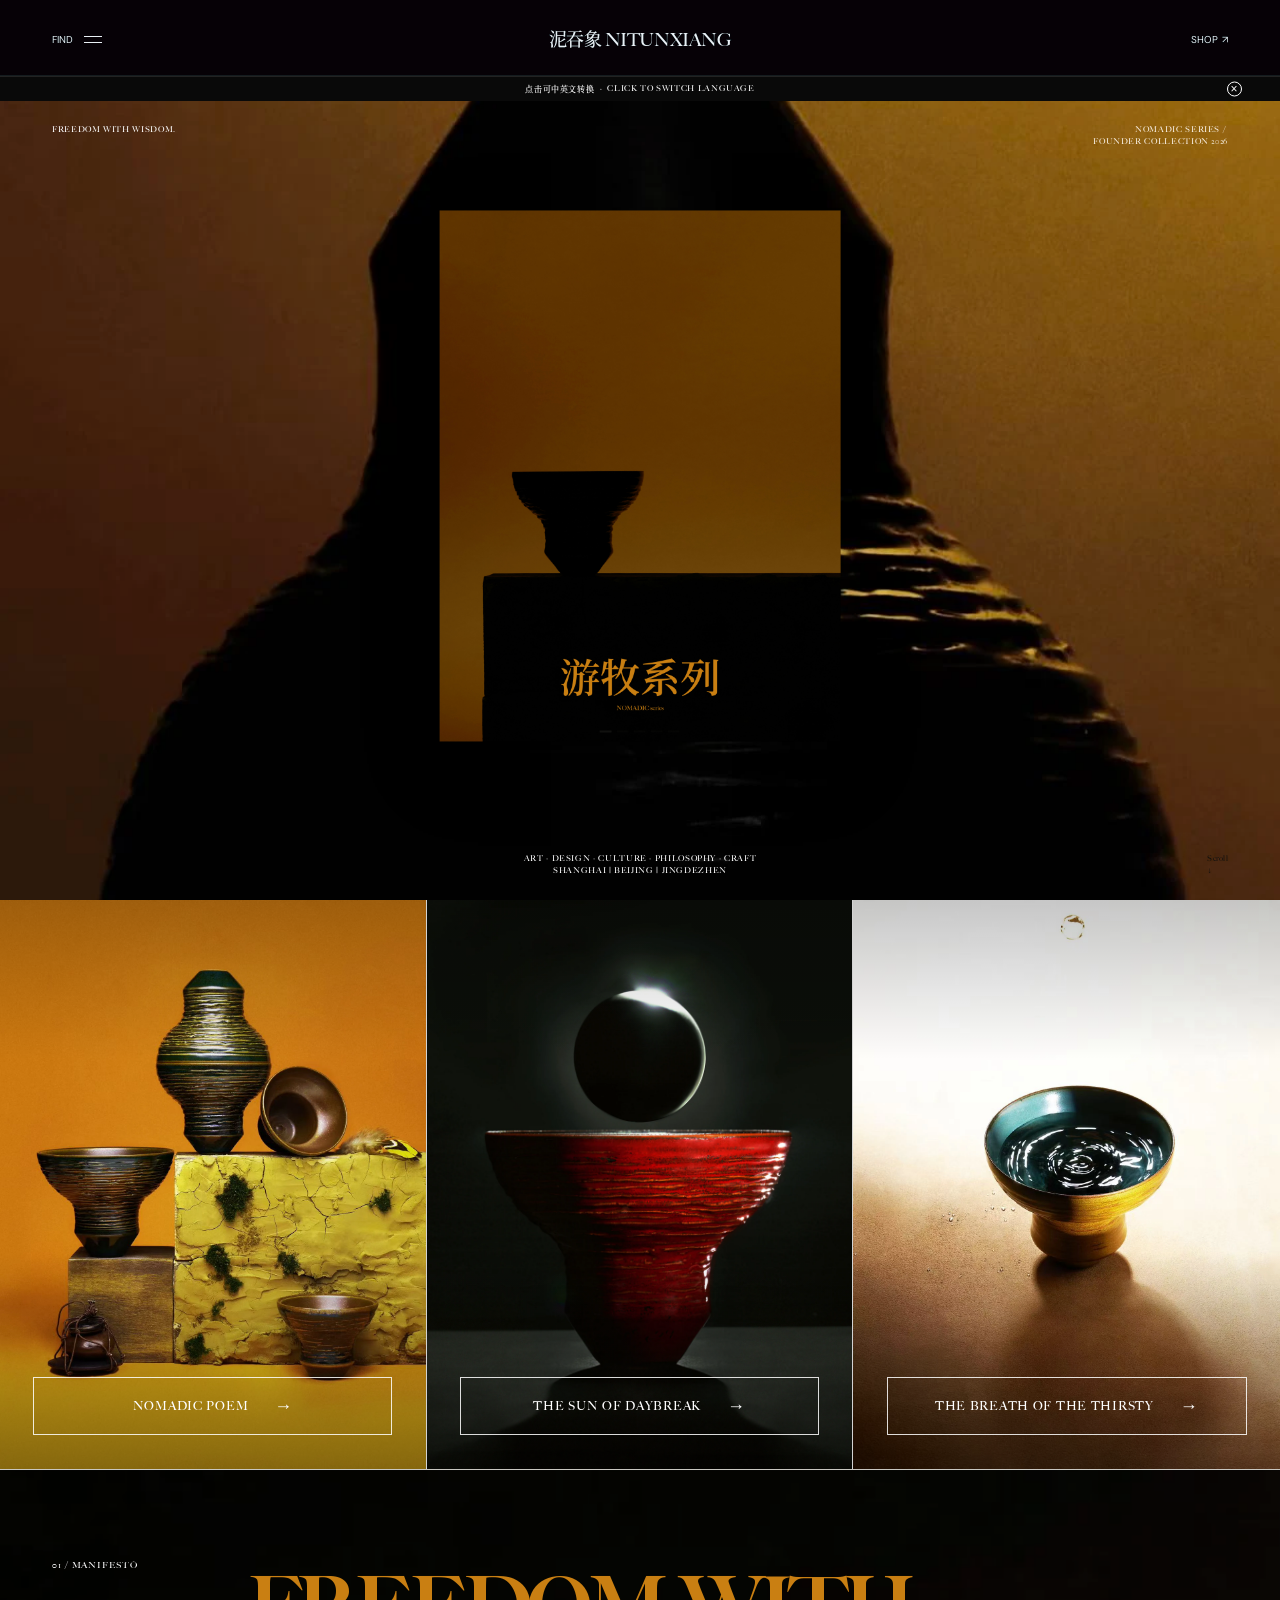
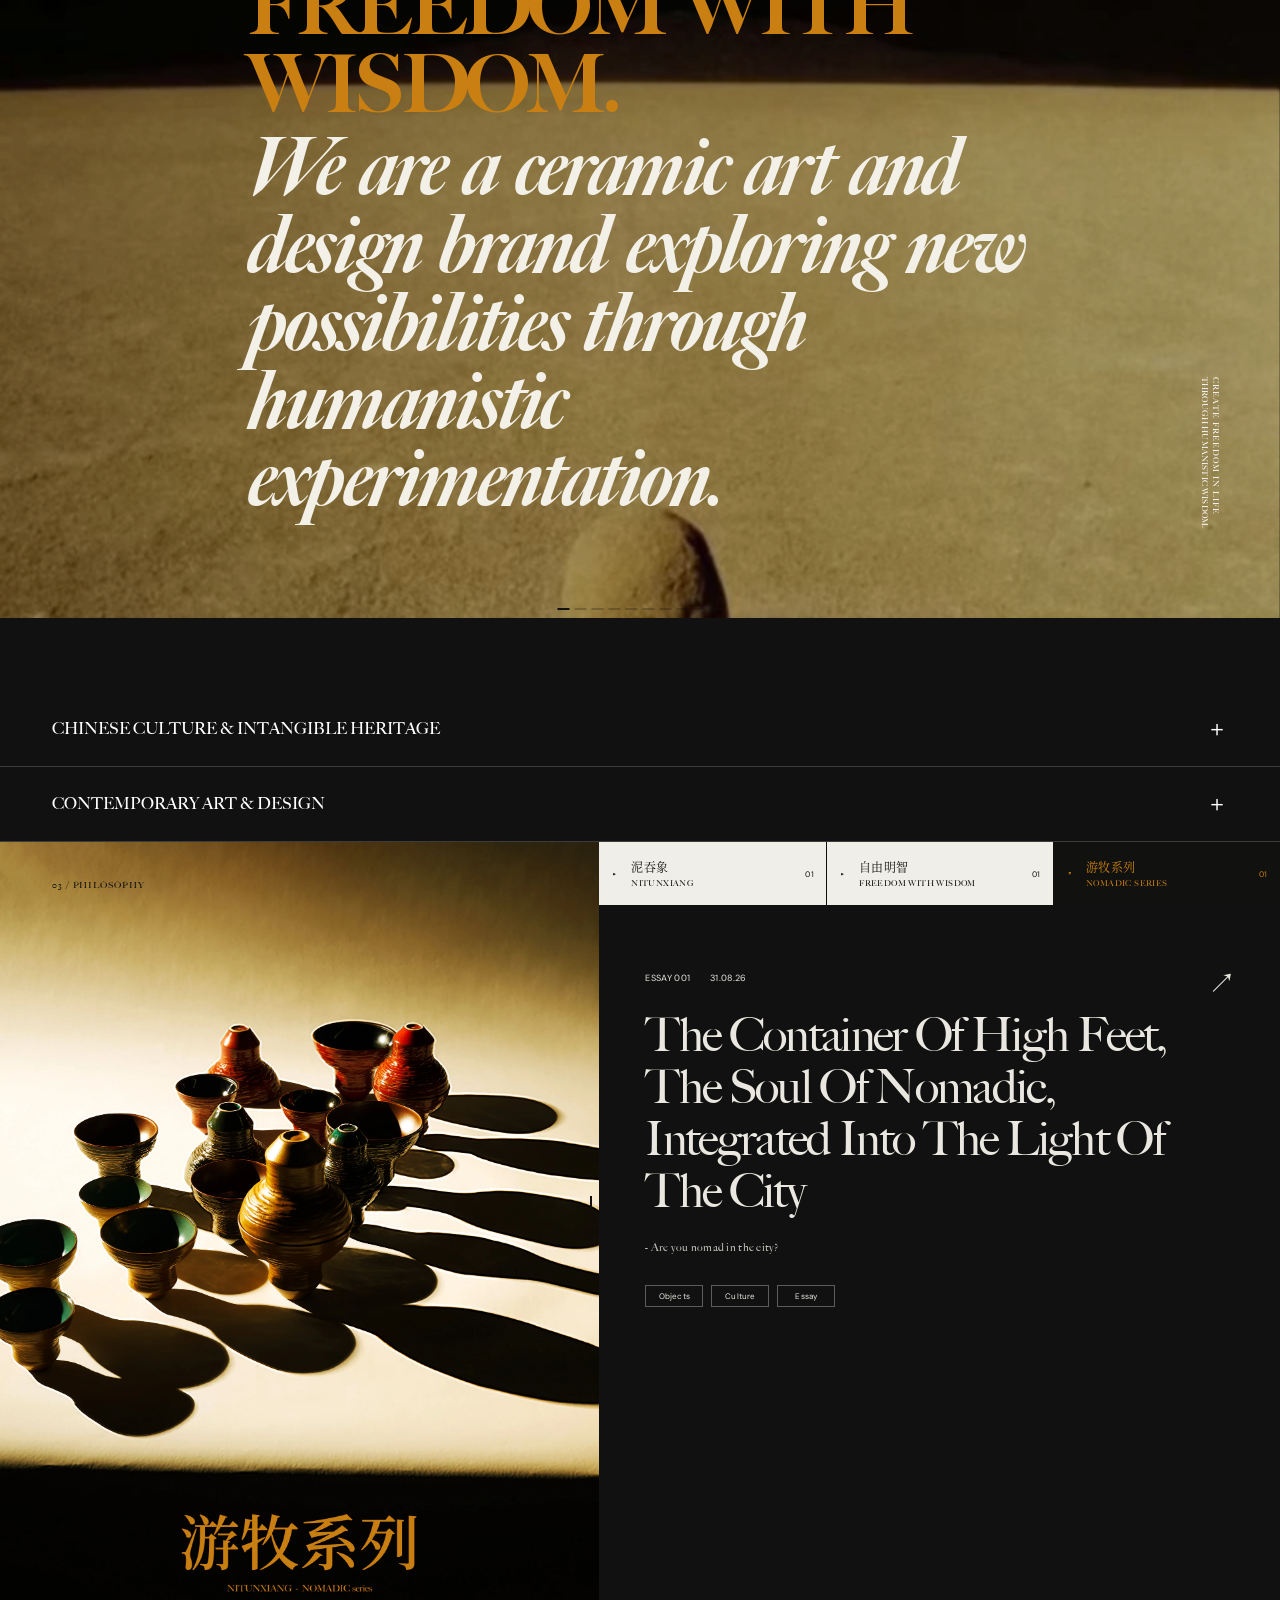
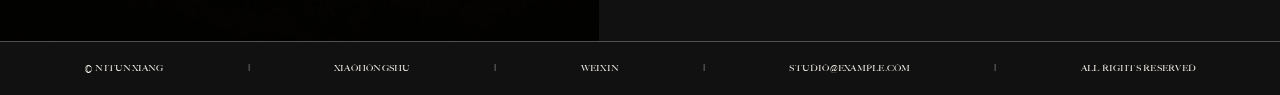
==== index.html @ 1ac46ad3 "Keep outgoing glaze image under mobile transition" ====
<!doctype html>
<html lang="zh-CN">
<head>
  <meta charset="UTF-8" />
  <meta name="viewport" content="width=device-width, initial-scale=1.0" />
  <meta http-equiv="Cache-Control" content="no-store, no-cache, must-revalidate" />
  <meta name="description" content="泥吞象 NITUNXIANG — 独立设计品牌官网" />
  <title>泥吞象 NITUNXIANG — Independent Design</title>
  <style>html,body{background:#050505}#ntx-boot-mask{display:none}html.state-loading{overflow:hidden!important;scroll-behavior:auto!important}html.state-loading body{position:fixed!important;inset:0!important;width:100%!important;height:100%!important;overflow:hidden!important;visibility:visible!important}html.state-loading body>:not(#ntx-boot-mask){visibility:hidden!important}html.state-loading #ntx-boot-mask{display:block!important;visibility:visible!important;position:fixed;inset:0;z-index:2147483647;background:#050505}</style>
  <script>document.documentElement.classList.add('state-loading');if('scrollRestoration' in history)history.scrollRestoration='manual';const ntxResetTop=()=>{document.documentElement.scrollTop=0;document.body&&(document.body.scrollTop=0);scrollTo(0,0)};ntxResetTop();addEventListener('DOMContentLoaded',ntxResetTop,{once:true});addEventListener('pageshow',ntxResetTop);addEventListener('pagehide',ntxResetTop);addEventListener('beforeunload',ntxResetTop);addEventListener('unload',()=>{})</script>
  <link rel="preconnect" href="https://images.unsplash.com" />
  <link rel="stylesheet" href="styles.css?v=137" />
  <link rel="stylesheet" href="brand-theme.css?v=101" />
  <link rel="stylesheet" href="brand-cursor.css?v=4">
  <link rel="stylesheet" href="public-site.css?v=6" />
</head>
<body class="home-page">
  <div id="ntx-boot-mask" aria-hidden="true"></div>
  <header class="site-header" data-header>
    <a class="brand" href="#top" aria-label="泥吞象 NITUNXIANG 首页">泥吞象 NITUNXIANG</a>
    <button class="menu-toggle" type="button" aria-label="打开菜单" aria-expanded="false" data-menu-toggle>
      <span class="menu-label">Find</span><span class="menu-icon"><i></i><i></i></span>
    </button>
    <nav class="main-nav" aria-label="主导航" data-nav>
      <a href="catalog.html"><span class="nav-desktop-label" data-nav-bi data-bi-en="PRODUCT SERIES" data-bi-zh="产品系列">PRODUCT SERIES</span><span class="nav-mobile-zh">产品系列</span><span class="nav-mobile-en">PRODUCT SERIES</span></a>
      <a href="#works"><span class="nav-desktop-label" data-nav-bi data-bi-en="PRODUCT ATELIER" data-bi-zh="产品陈列">PRODUCT ATELIER</span><span class="nav-mobile-zh">产品陈列</span><span class="nav-mobile-en">PRODUCT ATELIER</span></a>
      <a href="#manifesto"><span class="nav-desktop-label" data-nav-bi data-bi-en="MANIFESTO" data-bi-zh="品牌宣言">MANIFESTO</span><span class="nav-mobile-zh">品牌宣言</span><span class="nav-mobile-en">MANIFESTO</span></a>
      <a href="#gene"><span class="nav-desktop-label" data-nav-bi data-bi-en="GENE" data-bi-zh="品牌基因">GENE</span><span class="nav-mobile-zh">品牌基因</span><span class="nav-mobile-en">GENE</span></a>
      <a href="#about"><span class="nav-desktop-label" data-nav-bi data-bi-en="PHILOSOPHY" data-bi-zh="品牌哲学">PHILOSOPHY</span><span class="nav-mobile-zh">品牌哲学</span><span class="nav-mobile-en">PHILOSOPHY</span></a>
      <a href="articles.html"><span class="nav-desktop-label" data-nav-bi data-bi-en="ARTICLES" data-bi-zh="品牌文章">ARTICLES</span><span class="nav-mobile-zh">品牌文章</span><span class="nav-mobile-en">ARTICLES</span></a>
      <a href="media.html"><span class="nav-desktop-label" data-nav-bi data-bi-en="VIDEOS" data-bi-zh="品牌影像">VIDEOS</span><span class="nav-mobile-zh">品牌影像</span><span class="nav-mobile-en">VIDEOS</span></a>
    </nav>
    <div class="header-tools"><a href="catalog.html"><span>Shop</span><i>↗</i></a></div>
  </header>
  <div class="language-notice" data-language-notice>
    <button class="language-notice-message" type="button" data-language-switch>
      <span data-notice-editable="zh">点击可中英文转换</span><i>·</i><span data-notice-editable="en">CLICK TO SWITCH LANGUAGE</span>
    </button>
    <button class="language-notice-close" type="button" data-language-notice-close aria-label="关闭语言提示"></button>
  </div>

  <main id="top">
    <section class="hero" id="image-hero" aria-labelledby="hero-title">
      <!-- 替换位置：修改下方 .hero-media 的图片 URL，或改为本地 assets/hero.jpg -->
      <div class="hero-media" role="img" aria-label="黑白时装造型"></div>
      <div class="hero-shade"></div>
      <p class="hero-kicker reveal">Objects · Culture · Time<br />Shanghai · 2026</p>
      <div class="hero-copy reveal">
        <p>Collection 01 / 2026</p>
        <h1 id="hero-title">OBJECTS<br />CARRY<br />TIME</h1>
        <a class="text-link light" href="#works">探索系列 <span>↘</span></a>
      </div>
      <p class="hero-index">N° 001 / 026</p>
      <a class="scroll-cue" href="#manifesto" aria-label="向下浏览">Scroll<br />↓</a>
    </section>

    <section class="glaze-guide" id="glazes" aria-label="三釉色商品导览">
      <div class="glaze-guide-grid">
        <a class="glaze-guide-card reveal" href="catalog.html?glaze=nomadic" aria-label="查看游牧之歌釉色商品">
          <img class="glaze-slide is-active" src="assets/catalog/product-20.webp" loading="eager" decoding="sync" alt="游牧之歌绿色釉面器物 1" />
          <img class="glaze-slide" src="assets/catalog/product-10.webp" loading="eager" decoding="sync" alt="游牧之歌绿色釉面器物 2" />
          <span><i>NOMADIC POEM</i></span>
        </a>
        <a class="glaze-guide-card reveal" href="catalog.html?glaze=daybreak" aria-label="查看食夜之日釉色商品">
          <img class="glaze-slide is-active" src="assets/catalog/product-13.webp" loading="eager" decoding="sync" alt="食夜之日红色釉面器物 1" />
          <img class="glaze-slide" src="assets/catalog/product-14.webp" loading="eager" decoding="sync" alt="食夜之日红色釉面器物 2" />
          <span><i>THE SUN OF DAYBREAK</i></span>
        </a>
        <a class="glaze-guide-card reveal" href="catalog.html?glaze=thirsty" aria-label="查看渴者之息釉色商品">
          <img class="glaze-slide is-active" src="assets/catalog/product-77.webp" loading="eager" decoding="sync" alt="渴者之息黄色釉面器物 1" />
          <img class="glaze-slide" src="assets/catalog/product-16.webp" loading="eager" decoding="sync" alt="渴者之息黄色釉面器物 2" />
          <span><i>THE BREATH OF THE THIRSTY</i></span>
        </a>
      </div>
    </section>

    <section class="manifesto" id="manifesto">
      <div class="manifesto-background" data-manifesto-image aria-hidden="true">
        <img src="assets/products/sku-01.webp" alt="" />
      </div>
      <p class="eyebrow reveal" data-page3-bilingual>01 / MANIFESTO</p>
      <div class="manifesto-copy reveal">
        <p data-page3-bilingual>FREEDOM WITH WISDOM.</p>
        <p class="muted" data-page3-bilingual>WE ARE A CERAMIC OBJECT AND ART DESIGN BRAND DEVOTED TO HUMANISTIC INNOVATION AND EXPERIMENTATION.</p>
      </div>
      <p class="side-note" data-page3-bilingual>DESIGNED FOR THE IN-BETWEEN.</p>
    </section>

    <section class="gene" id="gene" aria-labelledby="gene-title">
      <div class="gene-heading reveal"><p class="eyebrow">02 / GENE</p><h2 id="gene-title">BRAND<br />GENE</h2></div>
      <div class="gene-accordions">
        <article class="gene-group" data-gene-destination="gene-culture.html">
          <button class="gene-bar" type="button" aria-expanded="false" data-gene-toggle><span>CHINESE CULTURE &amp; INTANGIBLE HERITAGE</span><i aria-hidden="true">＋</i></button>
          <div class="gene-panel"><div class="gene-grid"><div class="gene-row gene-row-forward">
            <figure><img src="assets/catalog/product-10.webp" alt="中国文化与非遗品牌基因图像 1" /></figure><figure><img src="assets/catalog/product-11.webp" alt="中国文化与非遗品牌基因图像 2" /></figure><figure><img src="assets/catalog/product-12.webp" alt="中国文化与非遗品牌基因图像 3" /></figure><figure><img src="assets/catalog/product-13.webp" alt="中国文化与非遗品牌基因图像 4" /></figure><figure><img src="assets/catalog/product-14.webp" alt="中国文化与非遗品牌基因图像 5" /></figure><figure><img src="assets/catalog/product-15.webp" alt="中国文化与非遗品牌基因图像 6" /></figure>
            </div><div class="gene-row gene-row-reverse">
            <figure><img src="assets/catalog/product-22.webp" alt="中国文化与非遗品牌基因图像 7" /></figure><figure><img src="assets/catalog/product-23.webp" alt="中国文化与非遗品牌基因图像 8" /></figure><figure><img src="assets/catalog/product-24.webp" alt="中国文化与非遗品牌基因图像 9" /></figure><figure><img src="assets/catalog/product-25.webp" alt="中国文化与非遗品牌基因图像 10" /></figure><figure><img src="assets/catalog/product-26.webp" alt="中国文化与非遗品牌基因图像 11" /></figure><figure><img src="assets/catalog/product-27.webp" alt="中国文化与非遗品牌基因图像 12" /></figure>
          </div></div></div>
        </article>
        <article class="gene-group" data-gene-destination="gene-contemporary.html">
          <button class="gene-bar" type="button" aria-expanded="false" data-gene-toggle><span>CONTEMPORARY ART &amp; DESIGN</span><i aria-hidden="true">＋</i></button>
          <div class="gene-panel"><div class="gene-grid"><div class="gene-row gene-row-forward">
            <figure><img src="assets/catalog/product-16.webp" alt="当代艺术与设计品牌基因图像 1" /></figure><figure><img src="assets/catalog/product-17.webp" alt="当代艺术与设计品牌基因图像 2" /></figure><figure><img src="assets/catalog/product-18.webp" alt="当代艺术与设计品牌基因图像 3" /></figure><figure><img src="assets/catalog/product-19.webp" alt="当代艺术与设计品牌基因图像 4" /></figure><figure><img src="assets/catalog/product-20.webp" alt="当代艺术与设计品牌基因图像 5" /></figure><figure><img src="assets/catalog/product-21.webp" alt="当代艺术与设计品牌基因图像 6" /></figure>
            </div><div class="gene-row gene-row-reverse">
            <figure><img src="assets/catalog/product-28.webp" alt="当代艺术与设计品牌基因图像 7" /></figure><figure><img src="assets/catalog/product-29.webp" alt="当代艺术与设计品牌基因图像 8" /></figure><figure><img src="assets/catalog/product-30.webp" alt="当代艺术与设计品牌基因图像 9" /></figure><figure><img src="assets/catalog/product-31.webp" alt="当代艺术与设计品牌基因图像 10" /></figure><figure><img src="assets/catalog/product-32.webp" alt="当代艺术与设计品牌基因图像 11" /></figure><figure><img src="assets/catalog/product-33.webp" alt="当代艺术与设计品牌基因图像 12" /></figure>
          </div></div></div>
        </article>
      </div>
    </section>

    <section class="works" id="works" aria-labelledby="works-title" hidden aria-hidden="true">
      <div class="section-head reveal">
        <p class="eyebrow">03 / Selected works</p>
        <h2 id="works-title">THE<br />COLLECTION</h2>
        <p>SIX FORMS, ONE CONTINUING LANGUAGE.<br />EXPLORE THE 2026 COLLECTION.</p>
      </div>

      <article class="look look-a reveal">
        <img src="assets/products/sku-01.webp" alt="泥吞象器物作品" />
        <div class="look-meta"><span>Object 01</span><span>Ceramic / Fire</span></div>
      </article>
      <article class="look look-b reveal">
        <img src="assets/products/sku-04.webp" alt="泥吞象器物作品" />
        <div class="look-meta"><span>Object 04</span><span>Clay / Glaze</span></div>
      </article>
      <article class="look look-c reveal">
        <img src="assets/products/sku-07.webp" alt="泥吞象器物作品" />
        <div class="look-meta"><span>Object 07</span><span>Earth / Trace</span></div>
      </article>
      <article class="look look-d reveal">
        <img src="assets/products/sku-09.webp" alt="泥吞象器物作品" />
        <div class="look-meta"><span>Object 09</span><span>Form / Time</span></div>
      </article>
      <article class="archive-card reveal"><img src="assets/catalog/product-10.webp" alt="泥吞象视觉档案 10"><div><span>Object 10</span><span>Archive</span></div></article>
      <article class="archive-card reveal"><img src="assets/catalog/product-11.webp" alt="泥吞象视觉档案 11"><div><span>Object 11</span><span>Archive</span></div></article>
      <article class="archive-card reveal"><img src="assets/catalog/product-12.webp" alt="泥吞象视觉档案 12"><div><span>Object 12</span><span>Archive</span></div></article>
      <article class="archive-card reveal"><img src="assets/catalog/product-13.webp" alt="泥吞象视觉档案 13"><div><span>Object 13</span><span>Archive</span></div></article>
      <article class="archive-card reveal"><img src="assets/catalog/product-14.webp" alt="泥吞象视觉档案 14"><div><span>Object 14</span><span>Archive</span></div></article>
      <article class="archive-card reveal"><img src="assets/catalog/product-15.webp" alt="泥吞象视觉档案 15"><div><span>Object 15</span><span>Archive</span></div></article>
      <article class="archive-card reveal"><img src="assets/catalog/product-16.webp" alt="泥吞象视觉档案 16"><div><span>Object 16</span><span>Archive</span></div></article>
      <article class="archive-card reveal"><img src="assets/catalog/product-17.webp" alt="泥吞象视觉档案 17"><div><span>Object 17</span><span>Archive</span></div></article>
      <article class="archive-card reveal"><img src="assets/catalog/product-18.webp" alt="泥吞象视觉档案 18"><div><span>Object 18</span><span>Archive</span></div></article>
      <article class="archive-card reveal"><img src="assets/catalog/product-19.webp" alt="泥吞象视觉档案 19"><div><span>Object 19</span><span>Archive</span></div></article>
      <article class="archive-card reveal"><img src="assets/catalog/product-20.webp" alt="泥吞象视觉档案 20"><div><span>Object 20</span><span>Archive</span></div></article>
      <article class="archive-card reveal"><img src="assets/catalog/product-21.webp" alt="泥吞象视觉档案 21"><div><span>Object 21</span><span>Archive</span></div></article>
      <article class="archive-card reveal"><img src="assets/catalog/product-22.webp" alt="泥吞象视觉档案 22"><div><span>Object 22</span><span>Archive</span></div></article>
      <article class="archive-card reveal"><img src="assets/catalog/product-23.webp" alt="泥吞象视觉档案 23"><div><span>Object 23</span><span>Archive</span></div></article>
      <a class="collection-link reveal" href="#contact">VIEW THE FULL COLLECTION <span>→</span></a>
    </section>

    <section class="about" id="about">
      <a class="about-hit" href="articles.html" aria-label="前往 ARTICLES"></a>
      <p class="eyebrow about-index reveal">03 / PHILOSOPHY</p>
      <div class="about-image reveal" role="img" aria-label="布料与服装结构细节"></div>
      <div class="about-copy reveal">
        <nav class="home-article-categories" aria-label="文章栏目">
          <a href="articles.html?category=nitunxiang" data-home-article="objects" data-intro-zh="关于器物、身体与日常生活之间关系的持续研究。" data-intro-en="AN ONGOING STUDY OF THE RELATIONSHIP BETWEEN OBJECTS, THE BODY AND EVERYDAY LIFE."><span>泥吞象</span><i>NITUNXIANG</i><b>01</b></a>
          <a href="articles.html?category=freedom" data-home-article="material" data-intro-zh="在自由创造与人文判断之间，寻找能够长久成立的设计。" data-intro-en="FINDING ENDURING DESIGN BETWEEN CREATIVE FREEDOM AND HUMANISTIC WISDOM."><span>自由明智</span><i>FREEDOM WITH WISDOM</i><b>01</b></a>
          <a class="is-active" href="articles.html?category=nomadic&amp;subcategory=spiritual" data-home-article="slowly" data-home-nomadic-trigger data-intro-zh="以迁徙、适应与精神流动为线索，讨论当代游牧的形态。" data-intro-en="TRACING MIGRATION, ADAPTATION AND INNER MOVEMENT THROUGH CONTEMPORARY NOMADIC FORMS." aria-expanded="false"><span>游牧系列</span><i>NOMADIC SERIES</i><b>01</b></a>
          <div class="home-nomadic-subcategories" aria-label="游牧系列子目录">
            <a href="articles.html?category=nomadic&amp;subcategory=spiritual">精神游牧</a>
            <a href="articles.html?category=nomadic&amp;subcategory=sculpture">游牧雕塑</a>
            <a href="articles.html?category=nomadic&amp;subcategory=vessel">雕塑容器</a>
          </div>
          <div class="home-category-intro" role="button" tabindex="0" aria-live="polite" aria-hidden="true"><div><span></span><i></i></div></div>
        </nav>
        <div class="about-editorial-meta"><span>PHILOSOPHY 001</span><span>2026</span></div>
        <span class="about-editorial-arrow" aria-hidden="true">↗</span>
        <h2>BEYOND<br />THE SEASON</h2>
        <p>NITUNXIANG IS AN INDEPENDENT BRAND EXPLORING THE RELATIONSHIPS BETWEEN OBJECTS, THE BODY AND EVERYDAY LIFE. WE CREATE ENDURING WORKS FROM NATURAL FORMS, HANDMADE TRACES AND CONTEMPORARY EXPERIENCE.</p>
        <div class="about-editorial-tags" aria-label="Philosophy tags"><span>OBJECTS</span><span>CULTURE</span><span>ESSAY</span></div>
      </div>
    </section>

    <section class="journal" id="journal" hidden>
      <p class="eyebrow reveal">04 / Journal</p>
      <a class="journal-item reveal" href="#contact">
        <span>Notes 001</span><h3>On Silence &amp; Structure</h3><time datetime="2026-08-18">18.08.26</time><i>↗</i>
      </a>
      <a class="journal-item reveal" href="#contact">
        <span>Process 004</span><h3>The Weight of Linen</h3><time datetime="2026-07-02">02.07.26</time><i>↗</i>
      </a>
    </section>
  </main>

  <footer class="site-footer" id="contact">
    <div class="footer-bottom footer-bar"><span data-footer-bi data-bi-en="© NITUNXIANG" data-bi-zh="© 泥吞象">© NITUNXIANG</span><i aria-hidden="true">|</i><a href="#" data-footer-xiaohongshu data-footer-bi data-bi-en="Xiaohongshu" data-bi-zh="小红书">Xiaohongshu</a><i aria-hidden="true">|</i><a href="#" data-footer-weixin data-footer-bi data-bi-en="Weixin" data-bi-zh="微信">Weixin</a><i aria-hidden="true">|</i><a href="mailto:studio@example.com" data-footer-email>studio@example.com</a><i aria-hidden="true">|</i><span data-footer-bi data-bi-en="ALL RIGHTS RESERVED" data-bi-zh="版权所有">ALL RIGHTS RESERVED</span></div>
  </footer>
  <button class="editor-launch" type="button" data-editor-launch aria-label="打开页面编辑器">✦ 编辑页面</button>
  <aside class="editor-panel" data-editor-panel aria-label="页面编辑器" aria-hidden="true">
    <div class="editor-head"><strong>页面编辑器</strong><button type="button" data-editor-close aria-label="关闭编辑器">×</button></div>
    <p class="editor-tip">开启后，点击文字即可修改并选中它；字体和字重会真正应用到当前选中的文字。点击图片区域可替换当前轮播图。</p>
    <label class="editor-switch"><input type="checkbox" data-edit-mode /> <span>开启直接编辑</span></label>
    <label>英文字体
      <select data-font-english>
        <option value="serif">优雅衬线</option><option value="sourcehan">思源宋体</option><option value="bigcaslon" selected>Big Caslon</option><option value="adobecaslon">Adobe Caslon Pro</option><option value="sans">现代无衬线</option><option value="system">中文系统字体</option>
      </select>
    </label>
    <label>中文字体
      <select data-font-chinese>
        <option value="serif">优雅衬线</option><option value="sourcehan" selected>思源宋体</option><option value="bigcaslon">Big Caslon</option><option value="adobecaslon">Adobe Caslon Pro</option><option value="sans">现代无衬线</option><option value="system">中文系统字体</option>
      </select>
    </label>
    <div class="notice-font-controls">
      <strong>顶部提示条字体</strong>
      <label>中文字体
        <select data-notice-font="zh">
          <option value="sourcehan" selected>思源宋体</option><option value="bigcaslon">Big Caslon</option><option value="adobecaslon">Adobe Caslon Pro</option><option value="sans">现代无衬线</option><option value="system">中文系统字体</option>
        </select>
      </label>
      <label>英文字体
        <select data-notice-font="en">
          <option value="bigcaslon" selected>Big Caslon</option><option value="adobecaslon">Adobe Caslon Pro</option><option value="sourcehan">思源宋体</option><option value="sans">现代无衬线</option><option value="system">系统字体</option>
        </select>
      </label>
    </div>
    <p class="editor-selection" data-text-selection>当前文字：尚未选择</p>
    <label class="hover-translation-field">点击切换中文
      <textarea rows="3" data-hover-translation disabled placeholder="请先选中支持中英文切换的文字"></textarea>
      <small data-hover-translation-hint>英文直接在页面上修改；这里填写点击后显示的中文。</small>
    </label>
    <label>首次显示语言
      <select data-initial-language disabled>
        <option value="en">英文</option>
        <option value="zh">中文</option>
      </select>
    </label>
    <label data-philosophy-english-case hidden>当前英文大小写
      <select data-english-case disabled>
        <option value="preserve">根据输入原样显示</option>
        <option value="upper">全部大写</option>
        <option value="title">实词首字母大写</option>
      </select>
    </label>
    <label>当前文字字重
      <select data-font-weight>
        <option value="200">极细 200</option><option value="300">细体 300</option><option value="400" selected>常规 400</option><option value="500">中等 500</option><option value="600">半粗 600</option><option value="700">粗体 700</option><option value="800">特粗 800</option><option value="900">黑体 900</option>
      </select>
    </label>
    <label>当前文字样式
      <select data-font-style><option value="normal">正体</option><option value="italic">斜体</option></select>
    </label>
    <label>当前文字字号 <span data-font-size-value>—</span>
      <input type="range" min="8" max="220" value="32" step="1" data-font-size />
    </label>
    <label>当前文字行间距 <span data-line-height-value>—</span>
      <input type="range" min="0.8" max="3" value="1.2" step="0.05" data-line-height />
    </label>
    <label>竖排字间距 <span data-vertical-spacing-value>—</span>
      <input type="range" min="-2" max="24" value="1" step="0.5" data-vertical-spacing />
      <small>用于页3右下角竖排小字，中英文分别保存。</small>
    </label>
    <label>竖排列间距 <span data-vertical-column-spacing-value>—</span>
      <input type="range" min="0.6" max="5" value="1.35" step="0.05" data-vertical-column-spacing />
      <small>控制竖排文字各列之间的左右间隔，中英文分别保存。</small>
    </label>
    <div class="editor-text-align">
      <span>当前文字对齐</span>
      <div>
        <button type="button" data-text-align="left">居左</button>
        <button type="button" data-text-align="center">居中</button>
        <button type="button" data-text-align="right">居右</button>
      </div>
    </div>
    <div class="editor-text-color">
      <span>当前文字颜色</span>
      <div>
        <button type="button" data-text-color="#11110f"><i style="background:#11110f"></i>黑色</button>
        <button type="button" data-text-color="#f3f0e8"><i style="background:#f3f0e8"></i>米白色</button>
        <button type="button" data-text-color="#c97f12"><i style="background:#c97f12"></i>品牌色</button>
      </div>
    </div>
    <div class="editor-colors">
      <label>页面底色<input type="color" value="#f0eee8" data-paper-color /></label>
      <label>文字颜色<input type="color" value="#11110f" data-ink-color /></label>
    </div>
    <label>左右留白 <input type="range" min="16" max="80" value="52" data-spacing /></label>
    <label>作品布局
      <select data-layout>
        <option value="editorial">错落编辑式</option><option value="grid">整齐双列</option><option value="large">全宽大图</option>
      </select>
    </label>
    <div class="carousel-order-panel">
      <span>轮播图片顺序</span>
      <p data-carousel-selection>请先点击要调整的图片栏</p>
      <div>
        <button type="button" data-slide-earlier>← 向前一位</button>
        <button type="button" data-slide-later>向后一位 →</button>
      </div>
      <small>先开启直接编辑，点击图片栏并选择当前图片，再用按钮调整。完成后点击“保存修改”。</small>
    </div>
    <div class="section-crop-panel">
      <strong>第三屏背景图片</strong>
      <p>开启直接编辑后点击第三屏背景即可换图，再用下面滑杆自由裁切。</p>
      <label>水平位置 <input type="range" min="0" max="100" value="50" data-manifesto-x /></label>
      <label>垂直位置 <input type="range" min="0" max="100" value="50" data-manifesto-y /></label>
      <label>图片缩放 <input type="range" min="100" max="250" value="100" data-manifesto-zoom /></label>
    </div>
    <div class="footer-link-panel">
      <strong>页尾联系方式</strong>
      <label>Xiaohongshu 跳转链接<input type="url" value="#" data-footer-xiaohongshu-input /></label>
      <label>Weixin 跳转链接<input type="url" value="#" data-footer-weixin-input /></label>
      <label>实际邮箱<input type="email" value="studio@example.com" data-footer-email-input /></label>
      <small>填写完整网址；邮箱会自动生成邮件跳转。保存或发布后生效。</small>
    </div>
    <div class="editor-actions"><button type="button" data-save>保存到本机</button><button type="button" data-publish>发布到手机</button><button type="button" class="secondary" data-undo-save>退回上一保存版</button><button type="button" class="secondary" data-reset>恢复原版</button></div>
    <p class="editor-status" data-editor-status>“保存到本机”仅当前浏览器可见；“发布到手机”会同步给同一局域网内的设备</p>
  </aside>
  <input class="image-picker" type="file" accept="image/*" data-image-picker />
  <script src="article-data.js?v=6"></script>
  <script src="script.js?v=121"></script>
  <script src="mobile-nav-feedback.js?v=8"></script>
  <script src="brand-cursor.js?v=3"></script>
</body>
</html>
---- styles.css ----
@import url('https://fonts.googleapis.com/css2?family=DM+Sans:wght@300;400;500&family=Instrument+Serif:ital@0;1&display=swap');
@font-face{font-family:"Source Han Serif SC";src:local("Source Han Serif SC"),local("Noto Serif CJK SC"),local("Songti SC"),local("SimSun");font-weight:200 900;font-style:normal;font-display:swap}
@font-face{font-family:"Big Caslon Local";src:url("assets/fonts/Big-Caslon-Medium.ttf") format("truetype");font-weight:500;font-style:normal;font-display:swap}
@font-face{font-family:"Big Caslon Local";src:url("assets/fonts/Big-Caslon-Black.ttf") format("truetype");font-weight:900;font-style:normal;font-display:swap}
@font-face{font-family:"Big Caslon Local";src:url("assets/fonts/Big-Caslon-Black-Italic.ttf") format("truetype");font-weight:900;font-style:italic;font-display:swap}
@font-face{font-family:"Adobe Caslon Pro Local";src:url("assets/fonts/ACaslonPro-Regular.otf") format("opentype");font-weight:400;font-style:normal;font-display:swap}
@font-face{font-family:"Adobe Caslon Pro Local";src:url("assets/fonts/ACaslonPro-Italic.otf") format("opentype");font-weight:400;font-style:italic;font-display:swap}
@font-face{font-family:"Adobe Caslon Pro Local";src:url("assets/fonts/ACaslonPro-Semibold.otf") format("opentype");font-weight:600;font-style:normal;font-display:swap}
@font-face{font-family:"Adobe Caslon Pro Local";src:url("assets/fonts/ACaslonPro-SemiboldItalic.otf") format("opentype");font-weight:600;font-style:italic;font-display:swap}
@font-face{font-family:"Adobe Caslon Pro Local";src:url("assets/fonts/ACaslonPro-Bold.otf") format("opentype");font-weight:700;font-style:normal;font-display:swap}
@font-face{font-family:"Adobe Caslon Pro Local";src:url("assets/fonts/ACaslonPro-BoldItalic.otf") format("opentype");font-weight:700;font-style:italic;font-display:swap}

:root{--ink:#11110f;--paper:#f0eee8;--quiet:#aaa79f;--line:rgba(17,17,15,.24);--pad:clamp(20px,3vw,52px)}
*{box-sizing:border-box}html{scroll-behavior:smooth}body{margin:0;background:var(--paper);color:var(--ink);font-family:"DM Sans",Arial,sans-serif;font-size:13px;font-weight:300;letter-spacing:.02em}a{color:inherit;text-decoration:none}img{display:block;width:100%;height:100%;object-fit:cover}.sr-only{position:absolute;width:1px;height:1px;overflow:hidden;clip:rect(0,0,0,0)}
.site-header{position:fixed;z-index:20;top:0;left:0;width:100%;height:76px;display:grid;grid-template-columns:1fr auto 1fr;align-items:center;padding:0 var(--pad);color:#fff;mix-blend-mode:difference;transition:background .35s}.brand{position:absolute;left:50%;transform:translateX(-50%);font-size:18px;font-weight:500;letter-spacing:-.04em;white-space:nowrap}.main-nav{display:flex;justify-content:flex-start;gap:clamp(14px,1.8vw,30px);text-transform:uppercase;font-size:10px}.main-nav a,.edition{position:relative}.main-nav a:after,.edition:after{content:"";position:absolute;bottom:-5px;left:0;width:0;border-bottom:1px solid;transition:width .3s}.main-nav a:hover:after,.edition:hover:after{width:100%}.edition{grid-column:3;justify-self:end;font-size:10px;text-transform:uppercase}.menu-toggle{display:none}
.hero{position:relative;height:100svh;min-height:680px;color:#fff;overflow:hidden;background:#292823}.hero-media{position:absolute;inset:0;background:linear-gradient(105deg,rgba(0,0,0,.5),transparent 52%),url("https://images.unsplash.com/photo-1539109136881-3be0616acf4b?auto=format&fit=crop&w=2200&q=92") center 25%/cover no-repeat;animation:hero-in 1.7s cubic-bezier(.2,.7,.2,1) both}.hero-shade{position:absolute;inset:0;background:linear-gradient(0deg,rgba(0,0,0,.34),transparent 45%)}.hero-kicker{position:absolute;top:20%;left:var(--pad);text-transform:uppercase;font-size:10px;line-height:1.55}.hero-copy{position:absolute;left:var(--pad);bottom:8%;display:grid;grid-template-columns:150px auto;align-items:end;gap:15px}.hero-copy>p{grid-column:1;font-size:10px;text-transform:uppercase;margin:0 0 8px}.hero h1{grid-column:2;margin:0;font-size:clamp(76px,10.8vw,176px);font-weight:300;line-height:.72;letter-spacing:-.065em}.hero .text-link{grid-column:1;margin-top:-32px}.text-link{display:flex;width:max-content;gap:30px;padding-bottom:7px;border-bottom:1px solid;text-transform:uppercase;font-size:10px}.text-link span{transition:transform .3s}.text-link:hover span{transform:translate(4px,-4px)}.hero-index{position:absolute;right:var(--pad);top:20%;font-size:10px}.scroll-cue{position:absolute;right:var(--pad);bottom:8%;font-size:9px;line-height:1.5;text-transform:uppercase}
.eyebrow{font-size:9px;text-transform:uppercase;letter-spacing:.1em}.manifesto{position:relative;min-height:76vh;padding:100px var(--pad);display:grid;grid-template-columns:1fr 4fr 1fr;border-bottom:1px solid var(--line)}.manifesto-copy{align-self:center;grid-column:2;font-family:"Instrument Serif",Georgia,serif;font-size:clamp(42px,6.2vw,96px);line-height:.98;letter-spacing:-.035em}.manifesto-copy p{margin:.1em 0}.manifesto-copy .muted{color:var(--quiet);font-style:italic}.side-note{align-self:end;justify-self:end;writing-mode:vertical-rl;font-size:9px;text-transform:uppercase}
.works{padding:120px var(--pad) 150px;display:grid;grid-template-columns:repeat(12,1fr);column-gap:clamp(12px,2vw,30px);row-gap:120px}.section-head{grid-column:1/13;display:grid;grid-template-columns:2fr 5fr 2fr;align-items:end}.section-head h2{margin:0;font-weight:300;font-size:clamp(65px,9vw,142px);line-height:.75;letter-spacing:-.065em}.section-head>p:last-child{margin:0;line-height:1.7}.look{position:relative}.look-a{grid-column:1/8;aspect-ratio:1.12}.look-b{grid-column:9/13;align-self:end;aspect-ratio:.72;margin-top:200px}.look-c{grid-column:3/7;aspect-ratio:.7}.look-d{grid-column:8/13;aspect-ratio:.82;margin-top:-40px}.look img{filter:saturate(.55);transition:filter .6s,transform .8s cubic-bezier(.2,.7,.2,1)}.look{overflow:hidden}.look:hover img{filter:saturate(1);transform:scale(1.015)}.look-meta{position:absolute;left:0;right:0;bottom:-25px;display:flex;justify-content:space-between;font-size:9px;text-transform:uppercase}.collection-link{grid-column:9/13;border-top:1px solid;padding:14px 0;display:flex;justify-content:space-between;text-transform:uppercase;font-size:10px}.collection-link span{transition:transform .3s}.collection-link:hover span{transform:translateX(5px)}
.about{background:#171713;color:#e9e7df;display:grid;grid-template-columns:1.12fr .88fr;min-height:100vh}.about-image{min-height:820px;background:url("https://images.unsplash.com/photo-1558769132-cb1aea458c5e?auto=format&fit=crop&w=1500&q=90") center/cover;filter:none}.about-copy{padding:110px clamp(40px,7vw,120px);display:flex;flex-direction:column;justify-content:center}.about-copy h2{font-family:"Instrument Serif",Georgia,serif;font-weight:400;font-size:clamp(65px,8vw,125px);line-height:.78;letter-spacing:-.05em;margin:70px 0}.about-copy>p:not(.eyebrow){max-width:520px;font-size:clamp(14px,1.2vw,18px);line-height:1.7;color:#aaa99f;margin:0 0 60px}
.journal{padding:120px var(--pad) 160px}.journal>.eyebrow{margin-bottom:70px}.journal-item{display:grid;grid-template-columns:1fr 4fr 1fr auto;align-items:center;gap:20px;padding:25px 0;border-top:1px solid var(--line)}.journal-item:last-child{border-bottom:1px solid var(--line)}.journal-item span,.journal-item time{font-size:9px;text-transform:uppercase}.journal-item h3{font-family:"Instrument Serif",Georgia,serif;font-size:clamp(30px,4vw,62px);font-weight:400;margin:0;transition:padding .3s}.journal-item:hover h3{padding-left:10px}.journal-item i{font-style:normal}
.site-footer{background:#d9d5ca;padding:110px var(--pad) 30px}.footer-top p{font-size:11px;text-transform:uppercase}.footer-top>a{display:flex;justify-content:space-between;border-bottom:2px solid;padding-bottom:10px;font-family:"Instrument Serif",Georgia,serif;font-size:clamp(68px,13vw,200px);line-height:.9;letter-spacing:-.05em}.footer-grid{margin-top:100px;display:grid;grid-template-columns:2fr repeat(3,1fr);gap:30px}.footer-brand{font-size:28px;font-weight:500;letter-spacing:-.05em;margin:0}.footer-grid>div{display:flex;flex-direction:column;align-items:flex-start;line-height:1.7}.footer-grid div>span{font-size:9px;text-transform:uppercase;color:#77736c;margin-bottom:18px}.footer-grid div>p{margin:0}.footer-grid form{border-bottom:1px solid;display:flex;width:100%}.footer-grid input{border:0;background:transparent;padding:8px 0;outline:0;width:100%;font:inherit}.footer-grid button{border:0;background:transparent;cursor:pointer}.footer-bottom{border-top:1px solid var(--line);margin-top:80px;padding-top:18px;display:grid;grid-template-columns:1fr 1fr 1fr;font-size:9px;text-transform:uppercase}.footer-bottom a{justify-self:end}
.home-page .site-footer{padding-top:64px}.footer-grid-quiet{margin-top:0;min-height:174px;grid-template-columns:1.38fr repeat(3,1fr);align-items:start;column-gap:clamp(38px,5.7vw,92px);padding-top:0;font-family:"NTX Big Caslon","NTX Source Han","Big Caslon Local","Source Han Serif SC",serif}.footer-grid-quiet .footer-brand{display:flex;flex-direction:column;gap:5px;font-weight:400;letter-spacing:-.035em;line-height:1;margin:0}.footer-grid-quiet .footer-brand strong{font-family:"NTX Big Caslon","Big Caslon Local",serif;font-size:28px;font-weight:500;line-height:.9}.footer-grid-quiet .footer-brand small{font-family:"NTX Source Han","Source Han Serif SC",serif;font-size:9px;font-weight:400;line-height:1.15;letter-spacing:.02em}.footer-grid-quiet>div{font-family:"NTX Big Caslon","NTX Source Han","Big Caslon Local","Source Han Serif SC",serif;font-size:9px;font-weight:400;line-height:1.28;letter-spacing:0}.footer-grid-quiet div>span{margin-bottom:7px;color:inherit;font-family:"NTX Big Caslon","Big Caslon Local",serif;font-size:13px;font-weight:500;line-height:1;letter-spacing:-.015em;text-transform:none}.footer-grid-quiet div>p,.footer-grid-quiet div>a{font-family:"NTX Big Caslon","NTX Source Han","Big Caslon Local","Source Han Serif SC",serif}.footer-grid-quiet a{transition:color .18s ease}.footer-grid-quiet a:hover,.footer-grid-quiet a:focus-visible,.footer-grid-quiet a:active{color:var(--brand)}.footer-grid-quiet+.footer-bottom{margin-top:28px;grid-template-columns:1fr 1fr;font-family:"NTX Big Caslon","NTX Source Han","Big Caslon Local","Source Han Serif SC",serif;font-size:8px;letter-spacing:.015em}.footer-grid-quiet+.footer-bottom span:last-child{text-align:right}
.reveal{opacity:0;transform:translateY(25px);transition:opacity .9s ease,transform .9s cubic-bezier(.2,.7,.2,1)}.reveal.is-visible{opacity:1;transform:none}@keyframes hero-in{from{transform:scale(1.06);filter:blur(5px)}to{transform:scale(1);filter:none}}
@media(max-width:760px){.site-header{height:64px;grid-template-columns:1fr auto}.edition{display:none}.menu-toggle{display:block;border:0;background:none;width:32px;height:32px;padding:8px;position:relative;z-index:2}.menu-toggle span{display:block;border-top:1px solid #fff;margin:5px 0;transition:transform .3s}.menu-toggle[aria-expanded="true"] span:first-child{transform:translateY(3px) rotate(45deg)}.menu-toggle[aria-expanded="true"] span:last-child{transform:translateY(-3px) rotate(-45deg)}.main-nav{position:fixed;inset:0;background:#11110f;display:flex;flex-direction:column;align-items:flex-start;justify-content:flex-end;padding:90px var(--pad);gap:12px;transform:translateY(-100%);transition:transform .45s cubic-bezier(.7,0,.2,1);font-family:"Instrument Serif";font-size:16vw;line-height:.9;mix-blend-mode:normal}.main-nav.is-open{transform:none}.hero{min-height:700px}.hero-kicker{top:16%}.hero-copy{grid-template-columns:1fr;bottom:12%}.hero-copy>p,.hero h1,.hero .text-link{grid-column:1}.hero h1{font-size:18.5vw;line-height:.77}.hero .text-link{margin:28px 0 0}.hero-index{top:16%}.scroll-cue{display:none}.manifesto{min-height:75vh;grid-template-columns:1fr;padding:80px var(--pad)}.manifesto-copy{grid-column:1;font-size:12vw}.side-note{display:none}.works{padding:90px var(--pad);display:block}.section-head{display:block}.section-head h2{font-size:20vw;margin:45px 0 25px}.look{margin:85px 0 0}.look-a,.look-c{width:88%;aspect-ratio:.78}.look-b{width:70%;margin-left:auto;aspect-ratio:.68}.look-d{width:90%;margin-left:10%;aspect-ratio:.76}.collection-link{margin-top:90px}.about{grid-template-columns:1fr}.about-image{min-height:68vh}.about-copy{padding:90px var(--pad)}.about-copy h2{font-size:19vw;margin:55px 0}.journal{padding:90px var(--pad)}.journal-item{grid-template-columns:1fr auto;padding:24px 0}.journal-item h3{grid-column:1/3;grid-row:2;font-size:10vw}.journal-item i{display:none}.site-footer{padding-top:80px}.footer-top>a{font-size:20vw}.footer-grid{grid-template-columns:1fr 1fr;margin-top:80px;row-gap:45px}.footer-brand{grid-column:1/3}.footer-bottom{grid-template-columns:1fr 1fr;gap:15px}.footer-bottom span:nth-child(2){display:none}}
@media(max-width:760px){.home-page .site-footer{padding-top:48px}.footer-grid-quiet{grid-template-columns:1fr 1fr;margin-top:0;min-height:0;column-gap:28px;row-gap:34px}.footer-grid-quiet .footer-brand{grid-column:1/3}.footer-grid-quiet .footer-brand strong{font-size:25px}.footer-grid-quiet div>span{font-size:12px}.footer-grid-quiet+.footer-bottom{margin-top:52px}.footer-grid-quiet+.footer-bottom span:nth-child(2){display:block;text-align:right}}
.home-page .site-footer{padding:0;min-height:0}.home-page .footer-bar{height:54px;margin:0;padding:0;border-top:1px solid rgba(243,240,232,.28);display:flex;align-items:center;justify-content:space-evenly;gap:0;font-family:"NTX Big Caslon","NTX Source Han","Big Caslon Local","Source Han Serif SC",serif;font-size:9px;font-weight:400;line-height:1;letter-spacing:.025em;text-transform:uppercase}.home-page .footer-bar>*{position:relative;display:flex;align-items:center;justify-content:center;min-width:0;text-align:center;white-space:nowrap}.home-page .footer-bar>i{color:rgba(243,240,232,.55);font:inherit;font-style:normal}.home-page .footer-bar a{color:inherit;text-decoration:none;transition:color .18s ease}.home-page .footer-bar a:hover,.home-page .footer-bar a:focus-visible,.home-page .footer-bar a:active{color:var(--brand)}
@media(max-width:760px){.home-page .site-footer{padding:0}.home-page .footer-bar{height:48px;padding:0;font-size:6px;letter-spacing:0}.home-page .footer-bar>span:last-child{display:flex;text-align:center}.home-page .footer-bar>i{font-size:7px}}
@media(prefers-reduced-motion:reduce){html{scroll-behavior:auto}.reveal,.hero-media{animation:none;transition:none}.reveal{opacity:1;transform:none}}

/* 页面内可视化编辑器 */
.title-sourcehan .manifesto-copy,.title-sourcehan .about-copy h2,.title-sourcehan .journal-item h3,.title-sourcehan .footer-top>a{font-family:"Source Han Serif SC","Songti SC",serif}
.carousel-slide{position:absolute!important;inset:0;width:100%;height:100%;object-fit:cover;opacity:0;pointer-events:none;transition:opacity 1.1s ease,transform 6s ease;transform:scale(1.025)}.carousel-slide.is-active{opacity:1;pointer-events:auto;transform:scale(1)}.hero-media>.carousel-slide,.about-image>.carousel-slide{background-position:center;background-size:cover;background-repeat:no-repeat}.carousel-dots{position:absolute;z-index:4;left:14px;bottom:14px;display:flex;gap:5px}.carousel-dots button{width:18px;height:2px;padding:0;border:0;background:rgba(255,255,255,.42);cursor:pointer}.carousel-dots button.is-active{background:#fff}.look>.carousel-dots{bottom:12px}.editor-selection{margin:10px 0!important;padding:9px 10px;background:#111;color:#fff;font-size:10px!important;white-space:nowrap;overflow:hidden;text-overflow:ellipsis}.editing-active [data-editable].is-selected-text{outline:2px solid #ff4c26;outline-offset:5px}.editing-active .carousel-slide{pointer-events:none}.editing-active .carousel-host{cursor:pointer}
.home-page .about-image>.carousel-dots{left:auto;right:8px;top:50%;bottom:auto;flex-direction:row;transform-origin:100% 50%;transform:translateY(-50%) rotate(90deg)}
@media(max-width:760px){.home-page .about-image>.carousel-dots{left:50%;right:auto;top:auto;bottom:8px;flex-direction:row;transform-origin:50% 50%;transform:translateX(-50%) rotate(0deg)}}
.editor-launch{position:fixed;z-index:50;right:22px;bottom:22px;border:0;border-radius:999px;background:#11110f;color:#fff;padding:13px 19px;font:500 12px "DM Sans",sans-serif;box-shadow:0 8px 30px rgba(0,0,0,.2);cursor:pointer}.editor-panel{position:fixed;z-index:60;top:0;right:0;width:min(360px,92vw);height:100vh;background:#f8f7f2;color:#111;padding:24px;box-shadow:-10px 0 40px rgba(0,0,0,.18);transform:translateX(105%);transition:transform .35s ease;overflow:auto;font:12px "DM Sans",sans-serif}.editor-panel.is-open{transform:none}.editor-head{display:flex;justify-content:space-between;align-items:center;font-size:17px;margin-bottom:10px}.editor-head button{border:0;background:none;font-size:28px;cursor:pointer}.editor-tip{color:#777;line-height:1.6;margin:0 0 22px}.editor-panel>label{display:flex;flex-direction:column;gap:8px;margin:18px 0}.editor-switch{flex-direction:row!important;align-items:center;background:#e9e6dc;padding:13px;border-radius:3px}.editor-panel select,.editor-panel input[type="range"]{width:100%;border:1px solid #ccc;background:#fff;padding:10px;font:inherit}.editor-colors{display:grid;grid-template-columns:1fr 1fr;gap:12px}.editor-colors label{display:flex;flex-direction:column;gap:8px}.editor-colors input{width:100%;height:40px;border:1px solid #ccc;background:#fff;padding:3px}.editor-actions{display:grid;grid-template-columns:1fr 1fr;gap:8px;margin-top:28px}.editor-actions button{border:1px solid #111;background:#111;color:#fff;padding:12px;cursor:pointer;font:inherit}.editor-actions .secondary{grid-column:1/-1;background:transparent;color:#111}.editor-status{font-size:10px;color:#777;text-align:center;line-height:1.5}.image-picker{display:none}.editing-active [data-editable]{outline:1px dashed rgba(255,76,38,.75);outline-offset:4px;cursor:text}.editing-active .look,.editing-active .hero-media,.editing-active .about-image{cursor:pointer}.editing-active .look:after,.editing-active .hero-media:after,.editing-active .about-image:after{content:"点击替换图片";position:absolute;z-index:3;left:50%;top:50%;transform:translate(-50%,-50%);background:#fff;color:#111;padding:9px 12px;font-size:10px;white-space:nowrap;box-shadow:0 3px 16px rgba(0,0,0,.18)}.editing-active .hero-media,.editing-active .about-image{position:absolute}.editing-active .about-image{position:relative}.editing-active [data-editable]:focus{outline:2px solid #ff4c26}.title-sans .manifesto-copy,.title-sans .about-copy h2,.title-sans .journal-item h3,.title-sans .footer-top>a{font-family:"DM Sans",sans-serif}.title-system .manifesto-copy,.title-system .about-copy h2,.title-system .journal-item h3,.title-system .footer-top>a{font-family:"PingFang SC","Microsoft YaHei",sans-serif}.works.layout-grid .look{width:auto;margin:0;grid-column:span 6;aspect-ratio:.8}.works.layout-large .look{width:auto;margin:0;grid-column:2/12;aspect-ratio:1.35}.works.layout-grid,.works.layout-large{row-gap:80px}
@media(max-width:760px){.editor-launch{right:14px;bottom:14px}.works.layout-grid .look,.works.layout-large .look{width:100%;margin:70px 0 0;aspect-ratio:.8}.editing-active .hero-media{position:absolute}}

/* 初版柔和过渡：不叠图、不横移，新图轻微显现并自然收拢。 */
.carousel-host{background-image:none!important;overflow:hidden}.carousel-slide{z-index:0;visibility:hidden;opacity:0;transition:none!important;transform:scale(1.012)!important;animation:none!important}.carousel-slide.is-active{z-index:1;visibility:visible;opacity:1;transform:scale(1)!important;animation:carousel-clean-in .55s ease both!important}@keyframes carousel-clean-in{from{opacity:.94;transform:scale(1.008)}to{opacity:1;transform:scale(1)}}
.home-page .hero-media>.carousel-slide,.home-page .hero-media>.carousel-slide.is-active{transform:none!important;animation:none!important;transition:none!important}
.carousel-order-panel{margin:20px 0;padding:14px;border:1px solid #ccc;background:#efede6}.carousel-order-panel>span{display:block;font-weight:600;margin-bottom:8px}.carousel-order-panel p{margin:0 0 10px!important;font-size:11px!important;color:#555}.carousel-order-panel>div{display:grid;grid-template-columns:1fr 1fr;gap:7px}.carousel-order-panel button{border:1px solid #111;background:#fff;color:#111;padding:10px 6px;font:inherit;cursor:pointer}.carousel-order-panel button:hover{background:#111;color:#fff}.carousel-order-panel small{display:block;margin-top:9px;color:#777;line-height:1.5}
.editor-text-align{margin:18px 0}.editor-text-align>span{display:block;margin-bottom:8px}.editor-text-align>div{display:grid;grid-template-columns:repeat(3,1fr);gap:6px}.editor-text-align button{border:1px solid #bbb;background:#fff;color:#111;padding:9px 4px;font:inherit;cursor:pointer}.editor-text-align button:hover,.editor-text-align button.is-active{border-color:#111;background:#111;color:#fff}
.hover-translation-field textarea{width:100%;min-height:74px;resize:vertical;border:1px solid #bbb;background:#fff;color:#111;padding:10px;font:13px/1.5 "NTX Source Han","DM Sans",sans-serif}.hover-translation-field textarea:disabled{background:#e8e6df;color:#999}.hover-translation-field small{color:#777;line-height:1.5}

/* 三釉色独立导览 */
.glaze-guide{min-height:100svh;padding:clamp(86px,9vh,120px) var(--pad) clamp(48px,6vh,78px);display:grid;grid-template-rows:auto 1fr;gap:clamp(34px,5vh,64px);background:#f5f4f0;border-bottom:1px solid var(--line)}.glaze-guide-head{display:grid;grid-template-columns:1fr 2fr 1fr;align-items:end}.glaze-guide-head h2{margin:0;font-family:"NTX Big Caslon","Instrument Serif",Georgia,serif;font-size:clamp(44px,6.2vw,92px);font-weight:400;line-height:.82;letter-spacing:-.045em;text-align:center}.glaze-guide-head>p:last-child{margin:0;text-align:right;font-family:"NTX Source Han","DM Sans",sans-serif;font-size:10px}.glaze-guide-grid{display:grid;grid-template-columns:repeat(3,minmax(0,1fr));gap:clamp(12px,1.8vw,28px);min-height:0}.glaze-guide-card{position:relative;min-height:0;overflow:hidden;background:#e7e5df}.glaze-guide-card img{width:100%;height:100%;object-fit:cover;filter:none;transition:transform .8s cubic-bezier(.2,.7,.2,1)}.glaze-guide-card:after{content:"";position:absolute;inset:45% 0 0;background:linear-gradient(transparent,rgba(0,0,0,.48));pointer-events:none}.glaze-guide-card>span{position:absolute;z-index:1;left:20px;right:20px;bottom:18px;display:flex;justify-content:space-between;align-items:end;color:#fff}.glaze-guide-card b{font-family:"NTX Source Han",serif;font-size:clamp(17px,1.45vw,24px);font-weight:500}.glaze-guide-card i{font:400 9px "DM Sans",sans-serif;font-style:normal;text-transform:uppercase;letter-spacing:.05em}.glaze-guide-card:hover img{transform:scale(1.018)}.glaze-guide-card:hover b,.glaze-guide-card:hover i{color:#c97f12}@media(max-width:760px){.glaze-guide{padding-top:82px;display:block}.glaze-guide-head{display:block;margin-bottom:34px}.glaze-guide-head h2{text-align:left;margin:20px 0 15px}.glaze-guide-head>p:last-child{text-align:left}.glaze-guide-grid{grid-template-columns:1fr;gap:18px}.glaze-guide-card{min-height:62vh}.glaze-guide-card>span{left:15px;right:15px}}

/* 页面磁吸：每个大区块的上沿自动停在固定品牌导航下方。 */
html{scroll-snap-type:y proximity;scroll-padding-top:0}.home-page main>section{scroll-snap-align:start;scroll-snap-stop:always;scroll-margin-top:0}
@media(max-width:760px){html{scroll-snap-type:none}.home-page main>section{scroll-snap-align:none;scroll-snap-stop:normal}}

/* 固定导航覆盖页面时，为文字型区块增加一点上方呼吸空间。 */
.home-page .glaze-guide{padding-top:clamp(108px,12vh,142px)}.home-page .manifesto{padding-top:114px}.home-page .works{padding-top:114px}.home-page .journal{padding-top:144px}@media(max-width:760px){.home-page .glaze-guide{padding-top:100px}.home-page .manifesto{padding-top:102px}.home-page .works{padding-top:102px}.home-page .journal{padding-top:108px}}

.editing-active [data-glaze-editable]{outline:1px dashed rgba(255,76,38,.75);outline-offset:4px;cursor:text}.editing-active [data-glaze-editable].is-selected-text{outline:2px solid #ff4c26}.editing-active .glaze-guide-card{cursor:pointer}.editing-active .glaze-guide-card:before{content:"点击空白图片区域替换导览图";position:absolute;z-index:3;left:50%;top:50%;transform:translate(-50%,-50%);padding:9px 12px;background:#fff;color:#111;font:10px "DM Sans",sans-serif;white-space:nowrap;pointer-events:none;box-shadow:0 3px 16px rgba(0,0,0,.18)}
.glaze-guide .hover-bilingual{cursor:pointer;transition:color .22s ease}.glaze-guide-head .hover-bilingual:hover{color:#c97f12}

/* FRAMA 式整屏釉色分栏：图片从区块顶部撑满至底部。 */
.home-page .glaze-guide{position:relative;width:100%;height:100svh;min-height:680px;padding:0;display:block;overflow:hidden;background:#111;border:0}.home-page .glaze-guide-head{position:absolute;z-index:4;top:94px;left:var(--pad);right:var(--pad);display:grid;grid-template-columns:1fr auto 1fr;align-items:center;color:#fff;pointer-events:none}.home-page .glaze-guide-head>*{pointer-events:auto}.home-page .glaze-guide-head h2{font:400 12px/1 "DM Sans",sans-serif;letter-spacing:.06em;text-align:center}.home-page .glaze-guide-head>p{margin:0;font-size:9px;text-transform:uppercase}.home-page .glaze-guide-head>p:last-child{text-align:right;color:#fff}.home-page .glaze-guide-grid{position:absolute;inset:0;display:grid;grid-template-columns:repeat(3,minmax(0,1fr));gap:0;height:100%;min-height:0}.home-page .glaze-guide-card{height:100%;min-height:0;border-right:1px solid rgba(255,255,255,.8);background:#222}.home-page .glaze-guide-card:last-child{border-right:0}.home-page .glaze-guide-card img{position:absolute;inset:0;width:100%;height:100%;object-fit:cover;object-position:center;transform:none}.home-page .glaze-guide-card:after{z-index:0;inset:0;background:linear-gradient(180deg,rgba(0,0,0,.22) 0,transparent 28%,transparent 62%,rgba(0,0,0,.42) 100%)}.home-page .glaze-guide-card>span{position:absolute;z-index:2;inset:0;display:block;color:#fff}.home-page .glaze-guide-card b{position:absolute;top:132px;left:clamp(20px,2.6vw,42px);right:20px;font:400 clamp(24px,2.6vw,42px)/1 "DM Sans",sans-serif;text-transform:uppercase;letter-spacing:-.025em}.home-page .glaze-guide-card i{position:absolute;left:clamp(20px,2.6vw,42px);right:clamp(20px,2.6vw,42px);bottom:34px;height:58px;display:flex;align-items:center;justify-content:center;border:1px solid rgba(255,255,255,.85);font:400 12px/1 "DM Sans",sans-serif;text-transform:uppercase;letter-spacing:.06em}.home-page .glaze-guide-card i:after{content:"→";margin-left:26px;font-size:18px;font-weight:200}.home-page .glaze-guide-card:hover img{transform:scale(1.012)}@media(max-width:760px){.home-page .glaze-guide{height:100svh;min-height:650px;padding:0}.home-page .glaze-guide-head{top:80px;grid-template-columns:1fr auto}.home-page .glaze-guide-head>p:last-child{display:none}.home-page .glaze-guide-head h2{text-align:right}.home-page .glaze-guide-grid{display:flex;overflow-x:auto;overflow-y:hidden;scroll-snap-type:x mandatory;scrollbar-width:none}.home-page .glaze-guide-grid::-webkit-scrollbar{display:none}.home-page .glaze-guide-card{flex:0 0 86vw;width:86vw;scroll-snap-align:start}.home-page .glaze-guide-card b{top:120px;left:20px;font-size:30px}.home-page .glaze-guide-card i{left:20px;right:20px;bottom:24px}}

/* 三釉色导览图片统一为 3:4 竖幅。 */
.home-page .glaze-guide{height:auto;min-height:0}
.home-page .glaze-guide-grid{position:relative;inset:auto;height:auto}
.home-page .glaze-guide-card{height:auto;aspect-ratio:3/4}
@media(max-width:760px){
  .home-page .glaze-guide{height:auto;min-height:0}
  .home-page .glaze-guide-grid{position:relative;height:auto}
  .home-page .glaze-guide-card{height:auto;aspect-ratio:3/4}
}

/* 基因页加号：用克制的微光提示这里可以展开。 */
.home-page .gene-bar i{color:#fff;transition:transform .35s ease,color .25s ease,text-shadow .25s ease;animation:gene-plus-invite 2.8s ease-in-out infinite}
.home-page .gene-group.is-open .gene-bar i{transform:rotate(45deg)}
.home-page .gene-bar:hover i{color:#c97f12;text-shadow:0 0 6px rgba(201,127,18,.55),0 0 14px rgba(201,127,18,.24)}
@keyframes gene-plus-invite{0%,100%{opacity:.72;text-shadow:0 0 0 rgba(255,255,255,0)}50%{opacity:1;text-shadow:0 0 5px rgba(255,255,255,.48),0 0 11px rgba(255,255,255,.16)}}
@media(prefers-reduced-motion:reduce){.home-page .gene-bar i{animation:none;opacity:1}}
.editing-active .gene-grid figure{position:relative;cursor:pointer}.editing-active .gene-grid figure:after{content:"点击替换";position:absolute;inset:auto 8px 8px auto;padding:6px 8px;background:#111;color:#fff;font:9px/1 "DM Sans",sans-serif;pointer-events:none}
.editing-active [data-gene-editable]{outline:1px dashed rgba(201,127,18,.9);outline-offset:4px;cursor:text}.editing-active [data-gene-editable].is-selected-text{outline:2px solid #c97f12}
.gene-group.is-open .gene-grid figure:nth-child(7){transition-delay:.60s}.gene-group.is-open .gene-grid figure:nth-child(8){transition-delay:.68s}.gene-group.is-open .gene-grid figure:nth-child(9){transition-delay:.76s}.gene-group.is-open .gene-grid figure:nth-child(10){transition-delay:.84s}.gene-group.is-open .gene-grid figure:nth-child(11){transition-delay:.92s}.gene-group.is-open .gene-grid figure:nth-child(12){transition-delay:1s}
@media(max-width:760px){.gene-group.is-open .gene-grid figure:nth-child(7){animation-delay:.94s}.gene-group.is-open .gene-grid figure:nth-child(8){animation-delay:1.02s}.gene-group.is-open .gene-grid figure:nth-child(9){animation-delay:1.10s}.gene-group.is-open .gene-grid figure:nth-child(10){animation-delay:1.18s}.gene-group.is-open .gene-grid figure:nth-child(11){animation-delay:1.26s}.gene-group.is-open .gene-grid figure:nth-child(12){animation-delay:1.34s}}

/* GENE 以连续黑色章节带衔接页3，收起时不再留下白色空块。 */
.home-page .gene{min-height:0;padding:0;background:#111;color:#fff}
.home-page .gene-heading{height:74px;margin:0;padding:0 var(--pad);display:flex;align-items:center;border-bottom:1px solid rgba(255,255,255,.18)}
.home-page .gene-heading .eyebrow{color:#fff}
.home-page .gene-accordions{border-top:0}
.home-page .gene-group{border-bottom:1px solid rgba(255,255,255,.18)}
.home-page .gene-group+.gene-group{margin-top:0}
.home-page .gene-bar{height:74px;border-radius:0;background:#111}
.home-page .works[hidden]{display:none!important}
@media(max-width:760px){.home-page .gene{padding:0}.home-page .gene-heading{height:58px;margin:0;padding:0 var(--pad)}.home-page .gene-bar{height:58px;padding-left:var(--pad);padding-right:var(--pad)}}

/* 手机端：章节编号走内容线，黑条操作项走 MENU / SHOP 导航线。 */
@media(max-width:760px){.home-page .gene-heading{padding-left:23px;padding-right:23px}.home-page .gene-heading .eyebrow,.home-page .gene-bar span{display:flex;align-items:center;height:100%;line-height:1;transform:translateY(-1px)}.home-page .gene-bar{padding-left:23px;padding-right:23px}}

/* 展开后为两条方向相反的横向影像流。 */
.home-page .gene-grid{display:block;overflow:hidden}.home-page .gene-row{display:flex;width:max-content;will-change:transform}.home-page .gene-row figure{flex:0 0 clamp(190px,22vw,340px);width:clamp(190px,22vw,340px)}.home-page .gene-row-reverse{margin-top:0;transform:translateX(calc(100vw - 132vw))}.home-page .gene-group.is-open .gene-row-forward{animation:gene-flow-forward 18s linear .55s infinite alternate both}.home-page .gene-group.is-open .gene-row-reverse{animation:gene-flow-reverse 18s linear .55s infinite alternate both}.home-page .gene-grid:hover .gene-row{animation-play-state:paused}@keyframes gene-flow-forward{from{transform:translateX(0)}to{transform:translateX(calc(100vw - 132vw))}}@keyframes gene-flow-reverse{from{transform:translateX(calc(100vw - 132vw))}to{transform:translateX(0)}}
@media(max-width:760px){.home-page .gene-row figure{flex-basis:46vw;width:46vw}.home-page .gene-row-reverse{transform:translateX(-176vw)}.home-page .gene-group.is-open .gene-row-forward{animation-name:gene-flow-forward-mobile;animation-duration:15s}.home-page .gene-group.is-open .gene-row-reverse{animation-name:gene-flow-reverse-mobile;animation-duration:15s}@keyframes gene-flow-forward-mobile{from{transform:translateX(0)}to{transform:translateX(-176vw)}}@keyframes gene-flow-reverse-mobile{from{transform:translateX(-176vw)}to{transform:translateX(0)}}}

/* 自动横向移动：桌面悬停不停；手机先依次显现，再开始移动。 */
.home-page .gene-grid:hover .gene-row{animation-play-state:running}
@media(max-width:760px){
  .home-page .gene-group.is-open .gene-grid figure{opacity:0;clip-path:none;transform:translateY(4px);animation:gene-mobile-image-in .72s cubic-bezier(.18,.64,.2,1) both;transition:none}
  .home-page .gene-group.is-open .gene-grid figure:nth-child(1){animation-delay:.04s}.home-page .gene-group.is-open .gene-grid figure:nth-child(2){animation-delay:.15s}.home-page .gene-group.is-open .gene-grid figure:nth-child(3){animation-delay:.26s}.home-page .gene-group.is-open .gene-grid figure:nth-child(4){animation-delay:.37s}.home-page .gene-group.is-open .gene-grid figure:nth-child(5){animation-delay:.48s}.home-page .gene-group.is-open .gene-grid figure:nth-child(6){animation-delay:.59s}.home-page .gene-group.is-open .gene-grid figure:nth-child(7){animation-delay:.70s}.home-page .gene-group.is-open .gene-grid figure:nth-child(8){animation-delay:.81s}.home-page .gene-group.is-open .gene-grid figure:nth-child(9){animation-delay:.92s}.home-page .gene-group.is-open .gene-grid figure:nth-child(10){animation-delay:1.03s}.home-page .gene-group.is-open .gene-grid figure:nth-child(11){animation-delay:1.14s}.home-page .gene-group.is-open .gene-grid figure:nth-child(12){animation-delay:1.25s}
  .home-page .gene-group.is-open .gene-row-forward,.home-page .gene-group.is-open .gene-row-reverse{animation-delay:2.22s}
}

/* 第三屏：三段式产品雕塑搭建器。 */
.sculpture-builder{position:relative;min-height:100svh;padding:clamp(96px,11vh,128px) var(--pad) clamp(44px,6vh,72px);display:grid;place-items:center;background:#f7f7f4;overflow:hidden}
.sculpture-frame{height:min(72vh,720px);max-height:calc(100svh - 180px);aspect-ratio:3/4;display:grid;grid-template-rows:repeat(3,minmax(0,1fr));background:#ecebe7;border:1px solid rgba(17,17,15,.16);box-shadow:0 24px 70px rgba(17,17,15,.08)}
.sculpture-segment{position:relative;min-height:0;padding:0;overflow:hidden;border:0;border-bottom:1px solid rgba(17,17,15,.18);background:#ecebe7;cursor:pointer}
.sculpture-segment:last-child{border-bottom:0}
.sculpture-segment img{position:absolute;left:0;top:0;width:100%;height:300%;max-width:none;object-fit:cover;object-position:center;filter:none;opacity:1;transition:opacity .16s ease,transform .45s cubic-bezier(.2,.7,.2,1)}
.sculpture-segment:nth-child(2) img{top:-100%}
.sculpture-segment:nth-child(3) img{top:-200%}
.sculpture-segment:hover img{transform:scale(1.012)}
.sculpture-segment.is-changing img{opacity:.18}
.sculpture-hint{position:absolute;left:var(--pad);bottom:30px;margin:0;font:500 8px/1 "DM Sans",sans-serif;letter-spacing:.08em;color:#777;text-transform:uppercase}
@media(max-width:760px){.sculpture-builder{width:100%;height:100svh;min-height:100svh;padding:0}.sculpture-frame{width:100%;height:100%;max-height:none;aspect-ratio:auto;border:0;box-shadow:none}.sculpture-segment img{inset:0;width:100%;height:100%;object-fit:cover;object-position:center;transform:none}.sculpture-segment:hover img{transform:none}.sculpture-hint{display:none}}

/* 三釉色导览双图：同一时刻只展示一张，点击后柔和切换。 */
.home-page .glaze-guide-card .glaze-slide{z-index:0;opacity:0;visibility:hidden;transition:opacity .48s ease,transform .8s cubic-bezier(.2,.7,.2,1)}
.home-page .glaze-guide-card .glaze-slide.is-active{opacity:1;visibility:visible}
@media(max-width:760px){
  .home-page .glaze-guide-card{isolation:isolate;background:#111}
  .home-page .glaze-guide-card .glaze-slide{visibility:visible!important;z-index:0;opacity:0;transition:none!important;transform:translateZ(0)!important;backface-visibility:hidden;will-change:opacity}
  .home-page .glaze-guide-card .glaze-slide.is-leaving{z-index:1;opacity:1!important}
  .home-page .glaze-guide-card .glaze-slide.is-active{z-index:2;visibility:visible!important;animation:glaze-mobile-cover-in .48s ease both!important}
}
@keyframes glaze-mobile-cover-in{from{opacity:.01}to{opacity:1}}

/* 第三屏可编辑背景图层。 */
.home-page .manifesto{isolation:isolate;overflow:hidden;color:#fff;border:0}
.home-page .manifesto-background{position:absolute;z-index:0;inset:0;overflow:hidden;background:#111;pointer-events:auto;touch-action:pan-y;cursor:grab}
.home-page .manifesto-background:active{cursor:grabbing}
.home-page .manifesto-background img{width:100%;height:100%;max-width:none;object-fit:cover;object-position:var(--crop-x,50%) var(--crop-y,50%);transform:scale(var(--crop-zoom,1));transform-origin:center;filter:none}
.home-page .manifesto-background:after{content:"";position:absolute;inset:0;background:rgba(0,0,0,.32);pointer-events:none}
.home-page .manifesto>.eyebrow,.home-page .manifesto>.manifesto-copy,.home-page .manifesto>.side-note{position:relative;z-index:1;color:#fff}
.home-page .manifesto-copy .muted{color:rgba(255,255,255,.72)}
.home-page .manifesto>.side-note{line-height:var(--side-note-en-column-spacing,1.35)!important;letter-spacing:var(--side-note-en-letter-spacing,1px)}
.home-page .manifesto>.side-note[data-language="zh"]{line-height:var(--side-note-zh-column-spacing,1.7)!important;letter-spacing:var(--side-note-zh-letter-spacing,2px)}
.editing-active .manifesto-background{z-index:0;pointer-events:auto;cursor:pointer}
.editing-active .manifesto-background:before{content:"点击替换第三屏背景";position:absolute;z-index:4;left:50%;top:50%;transform:translate(-50%,-50%);padding:10px 13px;background:#fff;color:#111;font:10px "DM Sans",sans-serif;white-space:nowrap;box-shadow:0 3px 16px rgba(0,0,0,.18)}
.section-crop-panel{margin:20px 0;padding:14px;border:1px solid #ccc;background:#efede6}.section-crop-panel>strong{display:block;margin-bottom:8px}.section-crop-panel>p{margin:0 0 12px;color:#666;font-size:11px;line-height:1.5}.section-crop-panel label{display:flex;flex-direction:column;gap:5px;margin:10px 0}
.footer-link-panel{margin:20px 0;padding:14px;border:1px solid #ccc;background:#efede6}.footer-link-panel>strong{display:block;margin-bottom:10px}.footer-link-panel label{display:flex;flex-direction:column;gap:5px;margin:10px 0}.footer-link-panel input{width:100%;padding:9px;border:1px solid #bbb;background:#fff;color:#111;font:12px/1.4 "DM Sans",Arial,sans-serif}.footer-link-panel small{display:block;color:#666;line-height:1.5}
.editor-text-color{margin:18px 0}.editor-text-color>span{display:block;margin-bottom:8px}.editor-text-color>div{display:grid;grid-template-columns:repeat(3,1fr);gap:6px}.editor-text-color button{display:flex;align-items:center;justify-content:center;gap:5px;border:1px solid #bbb;background:#fff;color:#111;padding:9px 3px;font:inherit;cursor:pointer}.editor-text-color button:hover,.editor-text-color button.is-active{border-color:#111}.editor-text-color i{width:10px;height:10px;border:1px solid rgba(0,0,0,.2);border-radius:50%}

/* 第三屏沿用页1的干净轮播过渡，同时保留每张图自己的裁切缩放。 */
.home-page .manifesto-background .carousel-slide{object-position:var(--crop-x,50%) var(--crop-y,50%);transform:scale(var(--crop-zoom,1))!important}
.home-page .manifesto-background .carousel-slide.is-leaving{z-index:0;visibility:visible;opacity:1}
.home-page .manifesto-background .carousel-slide.is-active{z-index:1;animation:manifesto-clean-in .6s ease both!important}
.home-page .manifesto-background:after{z-index:2}
.home-page .manifesto-background .carousel-dots{z-index:3}
@keyframes manifesto-clean-in{from{opacity:0}to{opacity:1}}
@media(max-width:760px){
  .home-page .glaze-guide-card i{display:flex;align-items:center;justify-content:center;line-height:1}
  .home-page .glaze-guide-card i:after{content:"";display:block;flex:0 0 22px;width:22px;height:8px;margin-left:26px;background:currentColor;clip-path:polygon(0 44%,82% 44%,72% 0,76% 0,100% 50%,76% 100%,72% 100%,82% 56%,0 56%);transform:none;font:inherit}
}
.editing-active [data-notice-editable]{outline:1px dashed rgba(255,76,38,.9);outline-offset:2px;cursor:text}.editing-active [data-notice-editable].is-selected-text{outline:2px solid #ff4c26}
.notice-font-controls{margin:18px 0;padding:14px;border:1px solid #ccc;background:#efede6}.notice-font-controls>strong{display:block;margin-bottom:10px}.notice-font-controls label{display:flex;flex-direction:column;gap:6px;margin:10px 0}.notice-font-controls select{width:100%;padding:10px;border:1px solid #bbb;background:#fff;font:inherit}
.home-page .manifesto{touch-action:pan-y}

/* 02 / GENE：双层品牌基因抽屉。 */
.gene{min-height:100svh;padding:114px 0 100px;background:#f7f7f4;color:#111}.gene-heading{display:block;margin:0 0 40px;padding:0 var(--pad)}.gene-heading .eyebrow{margin:0}.gene-heading h2{display:none}.gene-accordions{width:100%;border-top:1px solid #111}.gene-group{border-bottom:1px solid #111}.gene-bar{width:100%;height:72px;padding:0 var(--pad);display:flex;align-items:center;justify-content:space-between;border:0;background:#111;color:#fff;font:400 clamp(15px,1.25vw,20px)/1 "NTX Source Han","DM Sans",sans-serif;text-align:left;cursor:pointer;transition:color .25s}.gene-group+.gene-group{margin-top:1px}.gene-bar i{font:300 22px/1 Arial,sans-serif;transition:transform .35s ease}.gene-bar:hover{color:#c97f12}.gene-group.is-open .gene-bar i{transform:rotate(45deg)}.gene-panel{display:grid;grid-template-rows:0fr;transition:grid-template-rows .75s cubic-bezier(.2,.75,.2,1)}.gene-group.is-open .gene-panel{grid-template-rows:1fr}.gene-grid{min-height:0;overflow:hidden;display:grid;grid-template-columns:repeat(4,minmax(0,1fr));gap:clamp(12px,1.5vw,24px);padding:0 var(--pad)}.gene-group.is-open .gene-grid{padding:clamp(22px,3vw,42px) var(--pad) clamp(34px,4vw,58px)}.gene-grid figure{aspect-ratio:3/4;margin:0;overflow:hidden;background:#e8e6df;opacity:0;transform:translateY(22px);transition:opacity .55s ease,transform .75s cubic-bezier(.2,.75,.2,1)}.gene-grid img{width:100%;height:100%;object-fit:cover}.gene-group.is-open .gene-grid figure{opacity:1;transform:none}.gene-group.is-open .gene-grid figure:nth-child(1){transition-delay:.12s}.gene-group.is-open .gene-grid figure:nth-child(2){transition-delay:.2s}.gene-group.is-open .gene-grid figure:nth-child(3){transition-delay:.28s}.gene-group.is-open .gene-grid figure:nth-child(4){transition-delay:.36s}.gene-group.is-open .gene-grid figure:nth-child(5){transition-delay:.44s}.gene-group.is-open .gene-grid figure:nth-child(6){transition-delay:.52s}@media(max-width:760px){.gene{padding:102px 0 76px}.gene-heading{margin-bottom:34px;padding:0 20px}.gene-bar{height:60px;padding:0 20px;font-size:14px}.gene-grid{grid-template-columns:repeat(2,minmax(0,1fr));gap:10px;padding-left:20px;padding-right:20px}.gene-group.is-open .gene-grid{padding:16px 20px 28px}}

/* 品牌基因图片采用无缝满宽拼接。 */
.gene .gene-grid,.gene .gene-group.is-open .gene-grid{gap:0;padding:0}
/* Keep both ends covered by replaceable images at every desktop width. */
.home-page .gene-row-reverse{transform:translateX(calc(100vw - 100%))}
@keyframes gene-flow-forward{from{transform:translateX(0)}to{transform:translateX(calc(100vw - 100%))}}
@keyframes gene-flow-reverse{from{transform:translateX(calc(100vw - 100%))}to{transform:translateX(0)}}
@keyframes gene-flow-forward-mobile{from{transform:translateX(0)}to{transform:translateX(calc(100vw - 100%))}}
@keyframes gene-flow-reverse-mobile{from{transform:translateX(calc(100vw - 100%))}to{transform:translateX(0)}}
@media(max-width:760px){.home-page .gene-group:nth-child(1) .gene-row-reverse figure:nth-child(6),.home-page .gene-group:nth-child(2) .gene-row-reverse figure:nth-child(6){margin-left:-1px}}
@media(max-width:760px){.home-page .gene-group:nth-child(2) .gene-row-forward figure:nth-child(2){margin-left:-1px}}

@keyframes gene-mobile-image-in{0%{opacity:0;transform:translateY(4px)}35%{opacity:.48}100%{opacity:1;transform:none}}
@media(max-width:760px){
  .gene-panel{transition-duration:.42s}
  .gene-group.is-open .gene-grid figure{animation:gene-mobile-image-in .58s cubic-bezier(.2,.75,.2,1) both;transition:none}
  .gene-group.is-open .gene-grid figure:nth-child(1){animation-delay:.46s}
  .gene-group.is-open .gene-grid figure:nth-child(2){animation-delay:.54s}
  .gene-group.is-open .gene-grid figure:nth-child(3){animation-delay:.62s}
  .gene-group.is-open .gene-grid figure:nth-child(4){animation-delay:.70s}
  .gene-group.is-open .gene-grid figure:nth-child(5){animation-delay:.78s}
  .gene-group.is-open .gene-grid figure:nth-child(6){animation-delay:.86s}
}

/* 03 / ARTICLES：整块跳转，标签与 02 / GENE 共用页面左边线，图片固定 3:4。 */
.home-page .about{position:relative;min-height:0;cursor:pointer}
.home-page .about-copy{position:relative;z-index:4;min-width:0}
.home-page .about-image{min-height:0;aspect-ratio:3/4}
.home-page .about-index{position:absolute;z-index:4;top:38px;left:var(--pad);margin:0;color:#fff;pointer-events:none}
.home-page .about-index.is-on-light{color:#111}
.home-page .about-hit{position:absolute;z-index:3;inset:0}
.home-page .home-article-categories{position:absolute;z-index:5;right:0;bottom:0;left:0;display:grid;grid-template-columns:repeat(3,1fr);height:64px;border-top:1px solid #111;border-bottom:1px solid #111;background:transparent}
.home-page .home-article-categories>a{position:relative;width:100%;min-width:0;padding:9px 12px 9px 32px;background:var(--paper);color:var(--ink);display:grid;grid-template-columns:minmax(0,1fr) auto;grid-template-rows:auto auto;align-content:center;gap:4px 10px;text-align:left;font-family:"NTX Source Han","DM Sans","PingFang SC",sans-serif;transition:background .38s cubic-bezier(.22,1,.36,1),color .28s ease}
.home-page .home-article-categories a+a{border-left:1px solid var(--ink)}
.home-page .home-article-categories a:before{content:"▸";position:absolute;left:13px;top:50%;font:400 9px/1 Arial,sans-serif;transform:translateY(-50%)}
.home-page .home-article-categories span{grid-column:1;grid-row:1;font-size:12px;font-weight:400;white-space:nowrap}
.home-page .home-article-categories i{grid-column:1;grid-row:2;font:400 8px/1.2 "NTX Big Caslon","Big Caslon Local","Times New Roman",serif;font-style:normal;letter-spacing:.05em;text-align:left}
.home-page .home-article-categories b{grid-column:2;grid-row:1/3;align-self:center;font:400 8px/1 "DM Sans",sans-serif;letter-spacing:.08em}
.home-page .home-article-categories a:hover{color:var(--brand)}
.home-page .home-article-categories .is-active{background:var(--ink);color:var(--brand)}
.home-page .home-article-categories .is-active:before{transform:translateY(-50%) rotate(90deg)}
.home-page .home-nomadic-subcategories{position:absolute;right:0;bottom:64px;left:0;display:grid;grid-template-columns:repeat(3,1fr);visibility:hidden;opacity:0;transform:translateY(4px);transition:opacity .2s ease,transform .24s ease,visibility 0s linear .24s;background:var(--paper);border-top:1px solid var(--ink);border-bottom:1px solid var(--ink)}
.home-page .home-nomadic-subcategories a{min-height:38px;padding:0 12px;display:flex;align-items:center;justify-content:center;background:var(--paper);color:var(--ink);font:400 10px/1.2 "NTX Source Han","PingFang SC",serif;text-align:center}
.home-page .home-nomadic-subcategories a:before{display:none}
.home-page .home-nomadic-subcategories a+a{border-left:1px solid var(--ink)}
.home-page .home-article-categories.is-nomadic-open .home-nomadic-subcategories{visibility:visible;opacity:1;transform:none;transition-delay:0s}
.home-page .home-category-intro{position:absolute;z-index:2;top:64px;right:0;left:0;display:grid;grid-template-rows:0fr;background:var(--paper);color:var(--ink);border-bottom:1px solid var(--ink);opacity:0;cursor:pointer;-webkit-tap-highlight-color:transparent;touch-action:manipulation;transition:grid-template-rows .38s cubic-bezier(.22,1,.36,1),opacity .24s ease,background .3s cubic-bezier(.22,1,.36,1),color .24s ease}
.home-page .home-category-intro>div{min-height:0;overflow:hidden;padding:0 32px;display:flex;align-items:center;gap:12px}
.home-page .home-category-intro span{font:400 12px/1.45 "NTX Source Han","PingFang SC",serif}
.home-page .home-category-intro i{font:400 8px/1.45 "NTX Big Caslon","Times New Roman",serif;font-style:normal;letter-spacing:.035em}
.home-page .home-category-intro.is-open{grid-template-rows:1fr;min-height:86px;opacity:1}
.home-page .home-category-intro.is-activating{background:var(--ink);color:var(--brand);border-bottom-color:#222}
.home-page .about-copy{transition:padding-top .38s cubic-bezier(.22,1,.36,1)}
.editing-active .home-page .about-hit{display:none}
@media(min-width:761px){
  .home-page .manifesto>.eyebrow{position:absolute;top:var(--manifesto-copy-top);left:var(--pad);margin:0}
  .home-page .about{--philosophy-height:calc(100svh - 101px);--philosophy-image-width:calc(75svh - 75.75px);grid-template-columns:var(--philosophy-image-width) minmax(0,1fr);height:var(--philosophy-height);scroll-margin-top:101px;align-items:stretch;overflow:hidden}
  .home-page .about-image{width:100%;height:100%;aspect-ratio:3/4}
  .home-page .about-copy{height:100%;overflow:hidden}
  .home-page .home-article-categories{top:0;right:0;bottom:auto;left:0;border-top:0}
  .home-page .home-nomadic-subcategories{top:64px;bottom:auto}
  .home-page .home-article-categories.is-intro-open.is-nomadic-open .home-nomadic-subcategories{top:150px}
  .home-page .about-copy{display:block;justify-content:initial;padding:clamp(102px,15svh,132px) clamp(32px,3.6vw,56px) clamp(28px,4svh,46px)}
  .home-page .about-copy.is-category-intro-open{padding-top:clamp(188px,25svh,218px)}
  .home-page .about-editorial-meta{display:flex;align-items:center;gap:20px;margin:0 42px clamp(18px,2vw,28px) 0;font:400 9px/1 "DM Sans",sans-serif;letter-spacing:.035em}
  .home-page .about-editorial-arrow{position:absolute;top:clamp(120px,10vw,146px);right:clamp(30px,3.4vw,52px);font:300 28px/1 Arial,sans-serif;transition:transform .38s cubic-bezier(.22,1,.36,1),color .25s ease,text-shadow .25s ease}
  .home-page .about-copy.is-category-intro-open .about-editorial-arrow{transform:translateY(86px)}
  .home-page .about-copy.is-category-intro-open .about-editorial-arrow:hover,.home-page .about-copy.is-category-intro-open .about-editorial-arrow:active{transform:translate(2px,84px) scale(1.075)}
  .home-page .about-copy h2{max-width:100%;font-size:clamp(54px,5.2vw,78px);line-height:.84;letter-spacing:-.045em;margin:0 0 clamp(18px,1.8vw,26px);white-space:pre-line;overflow-wrap:anywhere}
  .home-page .about-copy h2.is-long-title{font-size:clamp(38px,3.7vw,56px);line-height:.9;letter-spacing:-.035em}
  .home-page .about-copy>p:not(.eyebrow){max-width:620px;font-size:clamp(11px,.82vw,13px);line-height:1.52;margin:0 0 clamp(22px,2.2vw,32px);color:#c2c0b8;white-space:pre-line;overflow-wrap:anywhere}
  .home-page .about-editorial-tags{display:flex;align-items:center;gap:8px}
  .home-page .about-editorial-tags span{min-width:58px;padding:6px 10px;border:1px solid rgba(233,231,223,.35);font:400 8px/1 "DM Sans",sans-serif;text-align:center;letter-spacing:.025em}
  .home-page.language-notice-closed .about{--philosophy-height:calc(100svh - 76px);--philosophy-image-width:calc(75svh - 57px);scroll-margin-top:76px}
}

.home-page .about-editorial-arrow{z-index:6;pointer-events:auto;cursor:pointer;transform-origin:center;transition:transform .34s cubic-bezier(.2,.8,.2,1),color .22s ease,text-shadow .3s ease}
.home-page .about-editorial-arrow:hover,.home-page .about-editorial-arrow:focus-visible,.home-page .about-editorial-arrow:active{color:var(--brand);text-shadow:0 0 7px rgba(201,127,18,.3);transform:translate(2px,-2px) scale(1.075)}
.home-page .about-editorial-arrow:before{content:"";position:absolute;inset:-16px}
@media(max-width:760px){
  .home-page .about-image{min-height:0;aspect-ratio:3/4}
  .home-page .about-index{top:28px;left:23px}
  .home-page .home-article-categories{top:0;bottom:auto;height:66px}
  .home-page .home-article-categories a{padding:8px 7px 8px 24px;gap:4px 5px;-webkit-tap-highlight-color:transparent;touch-action:manipulation;transition:background .38s cubic-bezier(.22,1,.36,1),color .28s ease}
  .home-page .home-article-categories a:before{left:10px}
  .home-page .home-article-categories span{font-size:11px}
  .home-page .home-article-categories i{font-size:7px;white-space:normal}
  .home-page .home-nomadic-subcategories{top:66px;bottom:auto;transform:translateY(-3px);transition:opacity .3s ease,transform .38s cubic-bezier(.22,1,.36,1),visibility 0s linear .38s}
  .home-page .home-category-intro{top:66px}
  .home-page .home-category-intro>div{height:102px;padding:0 23px;display:flex;flex-direction:column;align-items:flex-start;justify-content:center;gap:6px;text-align:left}
  .home-page .home-category-intro span,.home-page .home-category-intro i{display:block}
  .home-page .home-category-intro span{padding:0;font-size:11px}
  .home-page .home-category-intro i{padding:0;font-size:7px}
  .home-page .home-category-intro.is-open{min-height:102px}
  .home-page .home-article-categories.is-intro-open.is-nomadic-open .home-nomadic-subcategories{top:168px}
  .home-page .home-article-categories.is-nomadic-open .home-nomadic-subcategories{transition-delay:.08s,0s,0s}
  .home-page .home-nomadic-subcategories a{min-height:40px;padding:0 5px;font-size:9px}
}

.home-page .about-editorial-meta,.home-page .about-editorial-tags{color:#e9e7df}
@media(max-width:760px){
  .home-page .about-copy{display:block;padding:102px 23px 48px}
  .home-page .about-copy.is-category-intro-open{padding-top:204px}
  .home-page .about-editorial-meta{display:flex;gap:16px;margin:0 36px 20px 0;font:400 8px/1 "DM Sans",sans-serif;letter-spacing:.035em}
  .home-page .about-editorial-arrow{position:absolute;top:100px;right:23px;font:300 22px/1 Arial,sans-serif}
  .home-page .about-copy h2{margin:0 0 24px;font-size:17vw;line-height:.82;white-space:pre-line;overflow-wrap:anywhere}
  .home-page .about-copy h2.is-long-title{font-size:12.5vw;line-height:.88}
  .home-page .about-copy>p:not(.eyebrow){margin:0 0 26px;font-size:12px;line-height:1.58;white-space:pre-line;overflow-wrap:anywhere}
  .home-page .about-editorial-tags{display:flex;gap:7px}
  .home-page .about-editorial-tags span{padding:6px 9px;border:1px solid rgba(233,231,223,.35);font:400 7px/1 "DM Sans",sans-serif}
}
---- brand-theme.css ----
@import url('https://fonts.googleapis.com/css2?family=DM+Sans:wght@300;400;500&display=swap');
@font-face{font-family:"NTX Source Han";src:local("Source Han Serif SC"),local("Noto Serif CJK SC"),local("Songti SC"),local("SimSun");font-weight:200 900;font-style:normal;font-display:swap;unicode-range:U+2E80-2EFF,U+3000-303F,U+31C0-31EF,U+3400-4DBF,U+4E00-9FFF,U+F900-FAFF,U+FE30-FE4F,U+FF00-FFEF}
@font-face{font-family:"NTX Big Caslon";src:url("assets/fonts/Big-Caslon-Medium.ttf") format("truetype");font-weight:200 500;font-style:normal;font-display:swap}
@font-face{font-family:"NTX Big Caslon";src:url("assets/fonts/Big-Caslon-Black.ttf") format("truetype");font-weight:600 900;font-style:normal;font-display:swap}
@font-face{font-family:"NTX Big Caslon";src:url("assets/fonts/Big-Caslon-Black-Italic.ttf") format("truetype");font-weight:600 900;font-style:italic;font-display:swap}
:root{--brand:#c97f12;--paper:#f7f7f4;--ink:#11110f;--quiet:#85847f;--line:rgba(17,17,15,.18);--pad:clamp(20px,3.6vw,58px)}
html.state-loading body{visibility:hidden}
body,button,input,textarea,select{font-family:"DM Sans","NTX Source Han",Arial,sans-serif}
::selection{background:var(--brand);color:#fff}

/* Shared typography */
.home-page .manifesto-copy,.home-page .section-head h2,.home-page .about-copy h2,.home-page .journal-item h3,.home-page .footer-top>a,.catalog-page .catalog-title h1,.catalog-page .quick-view h2,.detail-page .related-head h2,.editorial-page .page-intro h1,.editorial-page .feature-copy h2,.editorial-page .story-copy h2{font-family:"NTX Big Caslon","NTX Source Han",Georgia,serif}
.detail-page .product-detail h1,.detail-page .product-spec,.detail-page .product-notes p,.detail-page .child-manage-item strong,.detail-page .child-manage-item small{font-family:"NTX Source Han","DM Sans",Arial,sans-serif}

/* Shared black navigation */
.home-page .site-header,.catalog-page .catalog-header,.detail-page .product-header,.editorial-header{background:#111;color:#fff;border-bottom:1px solid #2b2b29}
.home-page .site-header a,.catalog-page .catalog-header a,.detail-page .product-header a,.editorial-header a{transition:color .22s ease}
.home-page .site-header a:hover,.catalog-page .catalog-header a:hover,.detail-page .product-header a:hover,.editorial-header a:hover{color:var(--brand)}
.home-page .brand,.catalog-page .catalog-brand,.detail-page .product-brand,.editorial-logo{color:#fff;font-family:"NTX Big Caslon","NTX Source Han",serif;font-weight:500;letter-spacing:-.025em}
.catalog-page .catalog-header nav a,.detail-page .product-header nav a,.editorial-header nav a,.home-page .header-tools a{position:relative}
.catalog-page .catalog-header nav a:after,.detail-page .product-header nav a:after,.editorial-header nav a:after,.home-page .header-tools a:after{content:"";position:absolute;left:0;bottom:-6px;width:0;border-bottom:1px solid var(--brand);transition:width .25s ease}
.catalog-page .catalog-header nav a:hover:after,.detail-page .product-header nav a:hover:after,.editorial-header nav a:hover:after,.home-page .header-tools a:hover:after{width:100%}

/* Home: quiet three-part header */
.home-page .site-header{grid-template-columns:1fr auto 1fr;isolation:isolate}
.home-page .brand{position:absolute;left:50%;transform:translateX(-50%);font-size:18px;white-space:nowrap}
.home-page .menu-toggle{display:flex;grid-column:1;grid-row:1;justify-self:start;align-items:center;gap:11px;width:auto;height:18px;padding:0;border:0;background:transparent;color:#fff;text-transform:uppercase;font-size:10px;line-height:18px;cursor:pointer;z-index:3}
.home-page .menu-label{display:flex;align-items:center;height:18px}.home-page .menu-icon{display:block;width:18px;height:18px;position:relative}.home-page .menu-icon i{position:absolute;left:0;width:18px;border-top:1px solid currentColor;transition:transform .3s,top .3s}.home-page .menu-icon i:first-child{top:5.5px}.home-page .menu-icon i:last-child{top:11.5px}.home-page .menu-toggle[aria-expanded="true"] .menu-icon i:first-child{top:8.5px;transform:rotate(45deg)}.home-page .menu-toggle[aria-expanded="true"] .menu-icon i:last-child{top:8.5px;transform:rotate(-45deg)}
.home-page .header-tools{grid-column:3;grid-row:1;justify-self:end;display:flex;text-transform:uppercase;font-size:9px;z-index:3}.home-page .edition{display:none}
.home-page .main-nav{position:absolute;z-index:2;top:3px;bottom:0;left:calc(var(--pad) + 67.5px);right:calc(50% + clamp(120px,12vw,180px));display:flex;flex-direction:row;align-items:center;gap:clamp(14px,1.45vw,24px);padding:1px 0 0;background:transparent;box-shadow:none;transform:translateX(-14px);opacity:0;visibility:hidden;pointer-events:none;overflow:hidden;white-space:nowrap;transition:opacity .24s ease,transform .3s cubic-bezier(.2,.7,.2,1),visibility 0s linear .3s;mix-blend-mode:normal}
.home-page .main-nav.is-open{transform:translateX(0);opacity:1;visibility:visible;pointer-events:auto;transition:opacity .24s ease,transform .3s cubic-bezier(.2,.7,.2,1),visibility 0s}
.home-page .main-nav a{display:flex;align-items:center;height:18px;min-height:0;padding:0;border:0;color:#fff;font-family:"DM Sans",Arial,sans-serif;font-size:10px;font-weight:400;line-height:18px;letter-spacing:.02em;text-transform:uppercase;transition:color .2s}.home-page .main-nav a:before,.home-page .main-nav a:after{display:none}.home-page .main-nav a:hover{color:var(--brand)}
.home-page .nav-mobile-zh,.home-page .nav-mobile-en{display:none}

/* Home imagery and editorial rhythm */
.home-page .hero{background:#e9e5dc}.home-page .hero-media{background-image:none;background-position:center;background-size:cover}.home-page .hero-media>.carousel-slide{background-position:center;background-size:cover}.home-page .hero-shade{background:linear-gradient(0deg,rgba(0,0,0,.32),transparent 48%)}
.home-page .hero h1{font-family:"NTX Big Caslon","NTX Source Han",serif;letter-spacing:-.045em}.home-page .hero-copy>p,.home-page .hero-kicker,.home-page .hero-index{letter-spacing:.08em}.home-page .hero .text-link{border-color:rgba(255,255,255,.7)}
.home-page .eyebrow{color:var(--ink)}.home-page .manifesto{background:var(--paper);border-top:1px solid var(--line)}.home-page .works{background:var(--paper)}.home-page .look img{filter:none}.home-page .section-head h2{color:var(--ink)}.home-page .collection-link{border-color:var(--line)}
.home-page .about{background:#111}.home-page .site-footer{background:#111;color:#f3f0e8}.home-page .footer-grid div>span{color:#777}

/* Catalog: merchandise stays neutral */
.catalog-page{background:var(--paper)}.catalog-page .catalog-brand{font-size:18px}.catalog-page .catalog-title{height:190px;border-bottom:1px solid var(--line)}.catalog-page .catalog-title h1{color:var(--ink)}.catalog-page .catalog-toolbar{padding-top:18px;border-bottom:1px solid var(--line)}
.catalog-page .categories button.active,.catalog-page .pagination button.active{color:var(--ink)}.catalog-page .categories button.active:after{border-color:var(--ink)}.catalog-page .product-number{background:rgba(247,247,244,.92);color:var(--ink)}.catalog-page .product-card:hover .product-info h2{color:var(--ink)}.catalog-page .product-image:after{display:none}.catalog-page .catalog-footer{background:#111;color:#fff;border-top:1px solid #2b2b29}

/* Product detail: typography and objects first */
.detail-page{background:var(--paper)}.detail-page .product-brand{font-size:17px}.detail-page .product-crumb{background:var(--paper);color:var(--ink);border-bottom:1px solid var(--line)}.detail-page .page-number,.detail-page .gallery-index{color:var(--ink)}.detail-page .product-title-row{border-bottom:1px solid var(--line);padding-bottom:18px}.detail-page .purchase-block{border-top:0}.detail-page .add-bag,.detail-page .add-bag:hover,.detail-page .add-bag.added{background:#111;color:#fff}.detail-page .thumb-button.active,.detail-page .variant-chip.active{border-color:#111}.detail-page .variant-chip.active{background:#111;color:#fff;box-shadow:none}.detail-page .product-notes details:first-child,.detail-page .related{border-top:1px solid var(--line)}.detail-page .product-footer{background:#111;color:#fff;border-top:1px solid #2b2b29}
.detail-page button,.detail-page input,.detail-page textarea,.detail-page select,.detail-page .variant-editor{font-family:"DM Sans","NTX Source Han",Arial,sans-serif}.detail-page .product-notes summary{font-family:"DM Sans","NTX Source Han",Arial,sans-serif}

/* Editorial pages */
.editorial-page{background:var(--paper)}.editorial-page .page-intro{background:var(--paper);color:var(--ink);border:0;border-bottom:1px solid var(--line)}.editorial-page .page-intro h1{color:var(--ink)}.editorial-page .article-feature,.editorial-page .article-list,.editorial-page .media-grid{background:var(--paper)}.editorial-page .article-meta,.editorial-page .story-meta,.editorial-page .read-link,.editorial-page .media-toolbar{border-color:var(--line)}.editorial-page .media-card:nth-child(4n+1) .media-frame{box-shadow:none}.editorial-page .active,.editorial-page .article-meta span:first-child,.editorial-page .story-meta span:first-child,.editorial-page .media-card figcaption span:first-child{color:var(--ink)}.editorial-footer{background:#111;color:#fff;border-top:1px solid #2b2b29}

@media(max-width:760px){.home-page .site-header{padding-left:23px;padding-right:23px}.home-page .brand{font-size:13px}.home-page .menu-toggle,.home-page .header-tools{position:relative;top:2px;font-family:"DM Sans",sans-serif;font-weight:500}.home-page .menu-toggle{align-self:center}.home-page .main-nav{position:fixed;z-index:18;inset:64px 0 auto 0;width:auto;padding:15px 23px 18px;background:#111;border-top:1px solid #2b2b29;border-bottom:1px solid #2b2b29;display:flex;flex-direction:column;align-items:stretch;gap:0;transform:translateY(-115%);opacity:0;visibility:hidden;pointer-events:none}.home-page .main-nav.is-open{transform:none;opacity:1;visibility:visible;pointer-events:auto}.home-page .main-nav a{width:100%;height:38px;justify-content:flex-start;border-bottom:1px solid rgba(255,255,255,.14);font-size:10px;line-height:38px}.home-page .main-nav a:last-child{border-bottom:0}.home-page .header-tools{align-self:center;display:flex;align-items:center;height:18px;font-size:10px;line-height:18px}.home-page .header-tools a{display:flex;align-items:center;gap:4px;height:18px;line-height:18px}.home-page .header-tools a>span{position:relative}.home-page .header-tools a>span:before{content:"";position:absolute;left:0;right:0;top:0;border-top:1px solid #fff}.home-page .header-tools a>i{font-style:normal}.home-page .hero-media>.carousel-slide{background-size:cover}.catalog-page .catalog-title{height:auto;min-height:170px;padding-top:40px;padding-bottom:30px}}

/* Shop / Catalog 手机端展开菜单与基因页统一为纯黑。 */
@media(max-width:760px){.catalog-page .catalog-header .nav-left{background:#111;color:#fff;border-bottom-color:#2b2b29}.catalog-page .catalog-header .nav-left a:hover,.catalog-page .catalog-header .nav-left a:focus-visible,.catalog-page .catalog-header .nav-left a:active{color:#c97f12}}

/* 电脑端导航以主页为统一基准；手机端保持各自既有布局。 */
@media(min-width:761px){.catalog-page .catalog-header,.detail-page .product-header{height:76px}.catalog-page .catalog-brand,.detail-page .product-brand{font-family:"NTX Big Caslon","NTX Source Han",serif;font-size:18px;font-weight:500;line-height:normal;letter-spacing:-.025em}}

/* 所有主要页面的手机导航使用同一套完整点击反馈。 */
@media(max-width:760px){.site-header a,.catalog-header a,.product-header a,.editorial-header a{position:relative;transition:color .2s ease}.site-header a:after,.catalog-header a:after,.product-header a:after,.editorial-header a:after{content:"";position:absolute;left:0;bottom:-4px;width:0;border-bottom:1px solid #c97f12;transition:width .2s ease}.site-header a:hover,.site-header a:focus-visible,.site-header a:active,.site-header a.is-nav-activating,.catalog-header a:hover,.catalog-header a:focus-visible,.catalog-header a:active,.catalog-header a.is-nav-activating,.product-header a:hover,.product-header a:focus-visible,.product-header a:active,.product-header a.is-nav-activating,.editorial-header a:hover,.editorial-header a:focus-visible,.editorial-header a:active,.editorial-header a.is-nav-activating{color:#c97f12}.site-header a:hover:after,.site-header a:focus-visible:after,.site-header a:active:after,.site-header a.is-nav-activating:after,.catalog-header a:hover:after,.catalog-header a:focus-visible:after,.catalog-header a:active:after,.catalog-header a.is-nav-activating:after,.product-header a:hover:after,.product-header a:focus-visible:after,.product-header a:active:after,.product-header a.is-nav-activating:after,.editorial-header a:hover:after,.editorial-header a:focus-visible:after,.editorial-header a:active:after,.editorial-header a.is-nav-activating:after{width:100%}}

/* Desktop header master grid: every page shares Catalog's 76px bar, edge grid and type metrics. */
@media(min-width:761px){
  .home-page .brand{
    position:absolute;left:50%;top:50%;transform:translate(-50%,-50%);
    margin:0;white-space:nowrap;font-family:"NTX Big Caslon","NTX Source Han",serif;
    font-size:18px;font-weight:500;line-height:normal;letter-spacing:-.025em;
  }
  .home-page .menu-toggle,.home-page .header-tools{
    align-self:center;height:18px;margin:0;
    font-family:"DM Sans","NTX Source Han",Arial,sans-serif;
    font-size:10px;font-weight:400;line-height:18px;letter-spacing:0;
    transform:translateY(2px);
  }
  .home-page .header-tools{display:flex;align-items:center}
  .home-page .header-tools a{display:flex;align-items:center;height:18px;gap:4px;line-height:18px}
  .home-page .header-tools a i{display:block;font-style:normal;line-height:18px}
  :is(.catalog-page .catalog-header,.detail-page .product-header,.editorial-page .editorial-header){
    width:100%;height:76px;padding-left:var(--pad);padding-right:var(--pad);
    grid-template-columns:1fr auto 1fr;align-items:center;
  }
  :is(.catalog-page .catalog-brand,.detail-page .product-brand,.editorial-page .editorial-logo){
    position:absolute;left:50%;top:50%;transform:translate(-50%,-50%);
    margin:0;white-space:nowrap;font-family:"NTX Big Caslon","NTX Source Han",serif;
    font-size:18px;font-weight:500;line-height:normal;letter-spacing:-.025em;
  }
  :is(.catalog-page .catalog-header,.detail-page .product-header,.editorial-page .editorial-header) nav{
    display:flex;align-items:center;gap:clamp(16px,2vw,32px);
    font-family:"DM Sans","NTX Source Han",Arial,sans-serif;
    font-size:10px;font-weight:400;line-height:18px;letter-spacing:0;text-transform:uppercase;
  }
  :is(.catalog-page .catalog-header,.detail-page .product-header,.editorial-page .editorial-header) nav:first-of-type{grid-column:1;grid-row:1;justify-self:start}
  :is(.catalog-page .catalog-header,.detail-page .product-header,.editorial-page .editorial-header) nav:last-of-type{grid-column:3;grid-row:1;justify-self:end}
  :is(.catalog-page .catalog-header,.detail-page .product-header,.editorial-page .editorial-header) button{font:inherit;line-height:18px;letter-spacing:0}
}
@media(max-width:760px){:is(.site-header,.catalog-header,.product-header,.editorial-header) button{position:relative;transition:color .2s ease}:is(.site-header,.catalog-header,.product-header,.editorial-header) button:after{content:"";position:absolute;left:0;bottom:-4px;width:0;border-bottom:1px solid #c97f12;transition:width .2s ease}:is(.site-header,.catalog-header,.product-header,.editorial-header) button:hover,:is(.site-header,.catalog-header,.product-header,.editorial-header) button:focus-visible,:is(.site-header,.catalog-header,.product-header,.editorial-header) button:active{color:#c97f12}:is(.site-header,.catalog-header,.product-header,.editorial-header) button:hover:after,:is(.site-header,.catalog-header,.product-header,.editorial-header) button:focus-visible:after,:is(.site-header,.catalog-header,.product-header,.editorial-header) button:active:after{width:100%}}

/* Desktop editorial active item stays legible on the shared black navigation bar. */
@media(min-width:761px){
  .editorial-page .editorial-header a.active{display:flex;color:#fff;border-bottom:0;padding-bottom:0}
.editorial-page .editorial-header a.active:hover{color:var(--brand)}
}

/* ARTICLES header: optical centering for the small DM Sans navigation against the Caslon logo. */
.articles-page .editorial-header nav{transform:translateY(.5px)}

/* 主页手机导航的上方装饰线同步变为品牌色。 */
@media(max-width:760px){.home-page .menu-toggle:hover .menu-icon i,.home-page .menu-toggle:focus-visible .menu-icon i,.home-page .menu-toggle:active .menu-icon i{border-top-color:#c97f12}.home-page .header-tools a:hover>span:before,.home-page .header-tools a:focus-visible>span:before,.home-page .header-tools a:active>span:before,.home-page .header-tools a.is-nav-activating>span:before{border-top-color:#c97f12}}
@media(max-width:760px){.home-page .menu-toggle[aria-expanded="true"]{color:#c97f12}.home-page .menu-toggle[aria-expanded="true"] .menu-icon i{border-top-color:#c97f12}.home-page .menu-toggle[aria-expanded="true"]:after{width:100%}}
@media(max-width:760px){.home-page .menu-toggle:hover>span,.home-page .menu-toggle:focus-visible>span,.home-page .menu-toggle:active>span,.home-page .menu-toggle[aria-expanded="true"]>span{border-top-color:#c97f12}}
@media(max-width:760px){.home-page .menu-toggle:after{display:none!important}}


/* 手机端内页母版：以 Catalog 的导航、边距、字体和标题节奏为唯一基准。 */
@media(max-width:760px){
  :is(.catalog-page,.detail-page,.editorial-page){--pad:20px;background:#f7f7f4;color:#10100f}
  :is(.catalog-page .catalog-header,.detail-page .product-header,.editorial-page .editorial-header){position:sticky;top:0;z-index:20;width:100%;height:64px;padding:0 20px;display:grid;grid-template-columns:1fr auto 1fr;align-items:center;background:#111;color:#fff;border-bottom:1px solid #2b2b29;font-family:Arial,"PingFang SC",sans-serif;font-size:10px;font-weight:400;line-height:18px;text-transform:uppercase}
  :is(.catalog-page .catalog-brand,.detail-page .product-brand,.editorial-page .editorial-logo){position:absolute;left:50vw;top:22px;transform:translateX(-50%);height:19px;color:#fff;font-family:"NTX Big Caslon","NTX Source Han",serif;font-size:13px;font-weight:500;line-height:normal;letter-spacing:-.025em;white-space:nowrap}
  :is(.catalog-page .catalog-header,.detail-page .product-header,.editorial-page .editorial-header)>nav:first-of-type{grid-column:1;justify-self:start}
  :is(.catalog-page .catalog-header,.detail-page .product-header,.editorial-page .editorial-header)>nav:last-of-type{grid-column:3;justify-self:end}
  :is(.catalog-page .catalog-header,.detail-page .product-header,.editorial-page .editorial-header) nav{align-items:center;font-family:Arial,"PingFang SC",sans-serif;font-size:10px;font-weight:400;line-height:18px}
  .catalog-page main,.editorial-page main{padding-left:20px;padding-right:20px}
  .catalog-page .catalog-title{min-height:170px;padding:40px 0 30px}
  .catalog-page .catalog-title h1{font-size:20vw;font-weight:400;line-height:1}
  .editorial-page .page-intro{min-height:170px;padding:40px 0 30px;display:flex;align-items:center;justify-content:center;border-bottom:1px solid #d9d9d4}
  .editorial-page .page-intro h1{margin:0;text-align:center;font-family:"NTX Big Caslon","NTX Source Han",serif;font-size:20vw;font-weight:400;line-height:1;letter-spacing:-.05em}
  .editorial-page .page-intro .index,.editorial-page .page-intro .note{display:none}
  .editorial-page .article-feature,.editorial-page .article-list,.editorial-page .media-grid,.editorial-page .media-toolbar{padding-left:0;padding-right:0}
  .editorial-page .media-toolbar{margin:0;padding-top:16px;padding-bottom:16px;font-family:Arial,"PingFang SC",sans-serif;font-size:10px;font-weight:400}
  .editorial-page .media-grid{padding-top:32px}
  .detail-page .product-crumb,.detail-page .product-detail,.detail-page .related,.detail-page .product-footer{padding-left:20px;padding-right:20px}
  .detail-page .product-crumb{font-family:Arial,"PingFang SC",sans-serif;font-size:8px;font-weight:400}
  .detail-page .product-detail{padding-top:50px}
  .detail-page .product-detail h1{font-weight:400}
}

/* One navigation typeface across every standard page; logos remain Caslon/Source Han. */
@media(min-width:761px){
  .home-page .main-nav{left:calc(var(--pad) + 61.5px);right:calc(50% + 96px);gap:9px;top:1.5px}
  .home-page .main-nav[data-language="en"] a{font-size:9px}
  .home-page .main-nav a+a:before{
    content:"";display:block;position:absolute;left:-5px;top:50%;
    width:1px;height:8px;background:currentColor;opacity:.25;
    transform:translateY(-50%);
  }
  .home-page :is(.menu-toggle,.main-nav,.header-tools),
  .catalog-page .catalog-header :is(.mobile-menu,nav),
  .detail-page .product-header nav,
  .editorial-page .editorial-header nav{font-family:"DM Sans","NTX Source Han",Arial,sans-serif!important;font-weight:400!important}
}
@media(max-width:760px){
  .home-page :is(.menu-toggle,.main-nav,.header-tools),
  .catalog-page .catalog-header :is(.mobile-menu,nav),
  .detail-page .product-header nav,
  .editorial-page .editorial-header nav{font-family:"DM Sans","NTX Source Han",Arial,sans-serif!important;font-weight:500!important}
}

/* Final mobile MENU behavior: press-only color, no persistent hover/focus/expanded state. */
@media(max-width:760px){
  .home-page .menu-toggle,
  .home-page .menu-toggle>span,
  .home-page .menu-toggle .menu-icon i{transition:none!important}
  .home-page .menu-toggle:not(:active),
  .home-page .menu-toggle:not(:active)>span,
  .home-page .menu-toggle:not(:active) .menu-icon i{color:#fff!important;border-top-color:#fff!important}
  .home-page .menu-toggle:active{color:#c97f12!important}
  .home-page .menu-toggle:active>span,
  .home-page .menu-toggle:active .menu-icon i{border-top-color:#c97f12!important}
}

/* Archive homepage：居中单图首屏 + 六列视觉档案。 */
.home-page .hero{height:100svh;min-height:680px;background:var(--paper);color:var(--ink);padding-top:76px}
.home-page .hero{
  background:#17100b;
  isolation:isolate;
}
.home-page .hero::before{
  content:"";
  position:absolute;
  inset:76px 0 0;
  z-index:0;
  background:url("assets/hero-silhouette.webp") center center / cover no-repeat;
}
.home-page .hero::after{
  content:"";
  position:absolute;
  inset:76px 0 0;
  z-index:0;
  background:rgba(0,0,0,.12);
  pointer-events:none;
}
.home-page .hero-media{inset:auto;left:50%;top:calc(50% + 26px);width:clamp(250px,31vw,470px);height:auto;aspect-ratio:3/4;transform:translate(-50%,-50%);background-color:#e9e7e1;background-size:cover;animation:none}
.home-page .hero-media{
  z-index:1;
  box-shadow:0 24px 72px rgba(0,0,0,.26);
  overflow:visible!important;
  opacity:0;
}
.home-page .hero-media.is-ready{opacity:1}
.home-page .hero-media>.carousel-slide{inset:-1px -2px!important;width:auto;height:auto;max-width:none;background-size:cover;background-position:center;background-repeat:no-repeat}
.home-page .hero-shade{display:none}
.home-page .hero-kicker{top:98px;left:var(--pad);color:var(--ink);font-size:8px;line-height:1.45}
.home-page .hero-index{top:98px;right:var(--pad);color:var(--ink);font-size:8px}
.home-page .hero-copy{left:50%;bottom:23px;display:block;transform:translateX(-50%);text-align:center;color:var(--ink)}
.home-page .hero-kicker,
.home-page .hero-index,
.home-page .hero-copy,
.home-page .scroll-cue{
  z-index:2;
  color:#fff;
}
.home-page .hero-kicker,
.home-page .hero-index,
.home-page .hero-copy>p,
.home-page .scroll-cue{
  transition:color .22s ease;
  cursor:pointer;
}
.home-page .hero-kicker:hover,
.home-page .hero-index:hover,
.home-page .hero-copy>p:hover,
.home-page .scroll-cue:hover{
  color:var(--brand);
}
.home-page .hero-copy>p{font-size:8px;line-height:1.45;margin:0}.home-page .hero-copy h1,.home-page .hero-copy .text-link{display:none}
.home-page .scroll-cue{right:var(--pad);bottom:23px;color:var(--ink);font-size:8px}
.home-page .carousel-dots{left:50%;bottom:8px;transform:translateX(-50%)}.home-page .carousel-dots button{width:12px;background:rgba(17,17,15,.25)}.home-page .carousel-dots button.is-active{background:var(--ink)}
.home-page .manifesto{min-height:58vh;padding-top:90px;padding-bottom:90px}
.home-page .works{padding:90px var(--pad) 130px;display:grid;grid-template-columns:repeat(6,minmax(0,1fr));gap:72px clamp(16px,2.2vw,38px)}
.home-page .section-head{grid-column:1/7;display:grid;grid-template-columns:1fr auto;align-items:end;margin-bottom:20px}.home-page .section-head .eyebrow{align-self:start}.home-page .section-head h2{font-size:clamp(28px,3.2vw,52px);line-height:.9;letter-spacing:-.035em}.home-page .section-head>p:last-child{display:none}
.home-page .look-a,.home-page .look-b,.home-page .look-c,.home-page .look-d,.home-page .archive-card{grid-column:span 1;width:auto;margin:0;aspect-ratio:3/4;align-self:auto;position:relative;overflow:visible;background:#eceae4}
.home-page .look img,.home-page .archive-card img{width:100%;height:100%;object-fit:cover;filter:none}
.home-page .look-meta,.home-page .archive-card>div{position:absolute;left:0;right:0;bottom:-19px;display:flex;justify-content:space-between;font-size:7px;text-transform:uppercase;letter-spacing:.04em}
.home-page .archive-card>div span:last-child{color:var(--quiet)}
.home-page .collection-link{grid-column:5/7;margin-top:30px}
@media(max-width:1000px){.home-page .works{grid-template-columns:repeat(4,minmax(0,1fr))}.home-page .section-head{grid-column:1/5}.home-page .collection-link{grid-column:3/5}}
@media(max-width:760px){.home-page .hero{min-height:650px;padding-top:64px}.home-page .hero::before,.home-page .hero::after{inset:64px 0 0}.home-page .hero::before{background-position:center center}.home-page .hero-media{left:50%;top:calc(50% + 32px);width:62vw;height:auto;aspect-ratio:3/4;overflow:visible;background:#111;transform:translate(-50%,-50%)}.home-page .hero-media>.carousel-slide{inset:-1px -2px!important;width:auto;height:auto;max-width:none;background-size:cover;background-position:center;background-repeat:no-repeat}.home-page .hero-kicker,.home-page .hero-index{top:87px}.home-page .hero-kicker{left:23px}.home-page .hero-index{right:23px}.home-page .hero-copy{left:23px;right:23px;width:auto;transform:none;text-align:center}.home-page .hero-copy>p{white-space:nowrap}.home-page .works{grid-template-columns:repeat(2,minmax(0,1fr));gap:58px 16px;padding-top:70px}.home-page .section-head{grid-column:1/3}.home-page .section-head h2{font-size:32px}.home-page .collection-link{grid-column:1/3}.home-page .look-a,.home-page .look-b,.home-page .look-c,.home-page .look-d,.home-page .archive-card{width:auto;margin:0;aspect-ratio:3/4}}

@media(max-width:760px){html,body.home-page{max-width:100%;overflow-x:clip}.home-page main,.home-page .hero{max-width:100vw;overflow-x:clip}.home-page .hero-copy>p{max-width:100%;overflow:hidden;text-overflow:clip}}

/* 导航下方的双语操作提示。 */
.language-notice{position:fixed;z-index:19;top:76px;left:0;width:100%;height:25px;display:flex;align-items:center;justify-content:center;background:#090909;color:#fff;border-top:1px solid #222;transition:transform .28s ease,opacity .22s ease}
.language-notice-message{position:absolute;left:50%;height:100%;display:flex;align-items:center;justify-content:center;gap:.65em;padding:0;border:0;background:none;color:inherit;font:500 8px/1 "DM Sans","NTX Source Han",sans-serif;letter-spacing:.08em;white-space:nowrap;transform:translateX(-50%);cursor:pointer;transition:color .2s}.language-notice-message i{font-style:normal}.language-notice-message:hover{color:var(--brand)}
.language-notice-close{position:absolute;right:var(--pad);top:50%;width:15px;height:15px;display:grid;place-items:center;padding:0;border:1px solid currentColor;border-radius:50%;background:none;color:#fff;font-size:0;line-height:0;transform:translateY(-50%);cursor:pointer;transition:color .2s}.language-notice-close:before{content:"×";display:block;font:400 12px/1 Arial,sans-serif;transform:translateY(-.5px)}.language-notice-close:hover{color:var(--brand)}
.language-notice.is-closed{opacity:0;transform:translateY(-105%);pointer-events:none}
.home-page:not(.language-notice-closed) .hero-kicker,.home-page:not(.language-notice-closed) .hero-index{top:116px}
@media(max-width:760px){.language-notice{top:64px;height:24px}.language-notice-message{padding:0;font-size:7px;letter-spacing:.035em}.language-notice-close{right:23px}.home-page:not(.language-notice-closed) .hero-kicker,.home-page:not(.language-notice-closed) .hero-index{top:104px}}
@media(max-width:760px){.language-notice-close:before,.language-notice-close:after{content:"";position:absolute;left:50%;top:50%;width:7px;height:1px;background:currentColor;transform-origin:center}.language-notice-close:before{transform:translate(-50%,-50%) rotate(45deg)}.language-notice-close:after{transform:translate(-50%,-50%) rotate(-45deg)}}

/* Mobile navigation must not retain the browser's sticky hover/focus color after a tap. */
@media(max-width:760px){
  :is(.site-header,.catalog-header,.product-header,.editorial-header) a:not(:active):not(.is-nav-activating),
  :is(.catalog-header,.product-header,.editorial-header) button:not(:active):not(.is-nav-activating){color:#fff!important}
  :is(.site-header,.catalog-header,.product-header,.editorial-header) a:not(:active):not(.is-nav-activating):after,
  :is(.catalog-header,.product-header,.editorial-header) button:not(:active):not(.is-nav-activating):after{width:0!important}
  .home-page .header-tools a:not(:active):not(.is-nav-activating)>span:before{border-top-color:#fff!important}
}

/* Mobile logo sizing: homepage stays compact; Catalog restores its earlier, larger mark. */
@media(max-width:760px){
  .home-page .brand{top:21px}
  .catalog-page .catalog-brand{top:19px;height:26px;font-size:18px;font-weight:500;line-height:normal}
}

/* Mobile MENU has one persistent state: open is brand orange, closed is white. */
@media(max-width:760px){
  .home-page .menu-toggle,
  .home-page .menu-toggle>span,
  .home-page .menu-toggle .menu-icon i{transition:color .18s ease,border-color .18s ease!important}
  .home-page .menu-toggle[aria-expanded="false"]{color:#fff!important}
  .home-page .menu-toggle[aria-expanded="false"]>span,
  .home-page .menu-toggle[aria-expanded="false"] .menu-icon i{color:#fff!important;border-top-color:#fff!important}
  .home-page .menu-toggle[aria-expanded="true"]{color:#c97f12!important}
  .home-page .menu-toggle[aria-expanded="true"]>span,
  .home-page .menu-toggle[aria-expanded="true"] .menu-icon i{color:#c97f12!important;border-top-color:#c97f12!important}
}

/* Mobile homepage navigation: all three modules share the exact 32px center line. */
@media(max-width:760px){
  .home-page .brand{top:50%;transform:translate(-50%,-50%)}
  .home-page .menu-toggle,.home-page .header-tools{top:0;align-self:center}
}

/* Authoritative mobile navigation master shared by every active page. */
@media(max-width:760px){
  :is(.home-page .site-header,.catalog-page .catalog-header,.detail-page .product-header,.editorial-page .editorial-header){
    width:100%;height:64px;padding-left:23px;padding-right:23px;
    grid-template-columns:1fr auto 1fr;align-items:center;
    background:#111;color:#fff;border-bottom:1px solid #2b2b29;
  }
  .home-page .site-header{mix-blend-mode:normal}
  :is(.home-page .brand,.catalog-page .catalog-brand,.detail-page .product-brand,.editorial-page .editorial-logo){
    position:absolute;left:50%;top:50%;transform:translate(-50%,-50%);
    width:auto;height:auto;margin:0;white-space:nowrap;
    font-family:"NTX Big Caslon","NTX Source Han",serif;
    font-size:13px;font-weight:500;line-height:normal;letter-spacing:-.025em;
  }
  :is(.catalog-page .mobile-menu,.detail-page .product-header>nav:first-of-type,.editorial-page .editorial-header>nav:first-of-type){
    grid-column:1;grid-row:1;justify-self:start;align-self:center;
  }
  :is(.catalog-page .catalog-header>nav:last-of-type,.detail-page .product-header>nav:last-of-type,.editorial-page .editorial-header>nav:last-of-type){
    grid-column:3;grid-row:1;justify-self:end;align-self:center;
  }
  :is(.catalog-page .catalog-header,.detail-page .product-header,.editorial-page .editorial-header) :is(a,button,nav){
    font-family:"DM Sans","NTX Source Han",Arial,sans-serif;font-size:10px;font-weight:400;line-height:18px;
  }
  :is(.home-page .brand,.catalog-page .catalog-brand,.detail-page .product-brand,.editorial-page .editorial-logo){
    left:50vw;top:50%;transform:translate(-50%,-50%);
    font-family:"NTX Big Caslon","NTX Source Han",serif!important;font-size:13px!important;font-weight:500!important;line-height:normal!important;letter-spacing:-.025em!important;
  }
  .editorial-page .editorial-logo{transform:translate(calc(-50% - 23px),-50%)}
  .catalog-page .catalog-header .nav-left{padding-left:23px;padding-right:23px}
}

/* FIND mobile list: seven equal rows, bilingual and flush to the panel edges. */
@media(max-width:760px){
  .home-page .main-nav{padding:0 23px}
  .home-page .main-nav a{
    display:grid;grid-template-columns:1fr 1fr;align-items:center;
    width:100%;height:38px;min-height:38px;padding:0;
    line-height:normal;text-transform:none;
  }
  .home-page .main-nav a>.nav-desktop-label{display:block;grid-column:1/-1;justify-self:start;line-height:1}
  .home-page .main-nav a:before,.home-page .main-nav a:after{display:none!important}
  .home-page .main-nav a>.nav-desktop-label[lang="zh-CN"]{font-family:"DM Sans","NTX Source Han",Arial,sans-serif;font-size:11px;font-weight:500;letter-spacing:.02em}
  .home-page .main-nav a>.nav-desktop-label:not([lang="zh-CN"]){font-family:"DM Sans","NTX Source Han",Arial,sans-serif;font-size:10px;font-weight:500;letter-spacing:0}
}
---- brand-cursor.css ----
@media(pointer:fine) and (min-width:851px){
  html,body,body *{cursor:none!important}
  .ntx-custom-cursor{position:fixed;z-index:99999;left:0;top:0;display:block;width:26px;height:auto;pointer-events:none;opacity:0;transform:translateY(-50%) rotate(90deg);transform-origin:0 50%;transition:opacity .15s ease,transform .16s cubic-bezier(.2,.8,.2,1),filter .16s ease;filter:none}
  .ntx-custom-cursor img{display:block;width:100%;height:auto}
  .ntx-custom-cursor.is-visible{opacity:1}
  .ntx-custom-cursor.is-pressed{transform:translateY(-50%) rotate(0deg) scale(.94);filter:none!important;mix-blend-mode:normal!important}
  .ntx-custom-cursor.is-over-dark{filter:brightness(0) invert(1) drop-shadow(0 1px 2px rgba(0,0,0,.45))}
  .ntx-custom-cursor.is-over-media{filter:brightness(0) invert(1) drop-shadow(0 1px 2px rgba(0,0,0,.55));mix-blend-mode:normal}
}
@media(pointer:coarse),(max-width:850px){.ntx-custom-cursor{display:none!important}}
---- public-site.css ----
@font-face {
  font-family: "NTX Source Han";
  src: url("assets/fonts/SourceHanSerifSC-Web.woff2") format("woff2"), local("Source Han Serif SC"), local("Noto Serif CJK SC");
  font-weight: 200 900;
  font-style: normal;
  font-display: swap;
}

@font-face {
  font-family: "Source Han Serif SC";
  src: url("assets/fonts/SourceHanSerifSC-Web.woff2") format("woff2");
  font-weight: 200 900;
  font-style: normal;
  font-display: swap;
}

@font-face {
  font-family: "NTX Chinese Serif";
  src: url("assets/fonts/SourceHanSerifSC-Web.woff2") format("woff2");
  font-weight: 200 900;
  font-style: normal;
  font-display: swap;
}

@font-face {
  font-family: DetailHan;
  src: url("assets/fonts/SourceHanSerifSC-Web.woff2") format("woff2");
  font-weight: 200 900;
  font-style: normal;
  font-display: swap;
}

.editor-launch,
.editor-panel,
.article-editor-launch,
.article-editor,
.mobile-text-editor-launch,
.mobile-text-editor,
.gallery-editor-launch,
.gallery-editor,
.sku-editor-launch,
.sku-editor,
.variant-editor-launch,
.variant-editor {
  display: none !important;
}
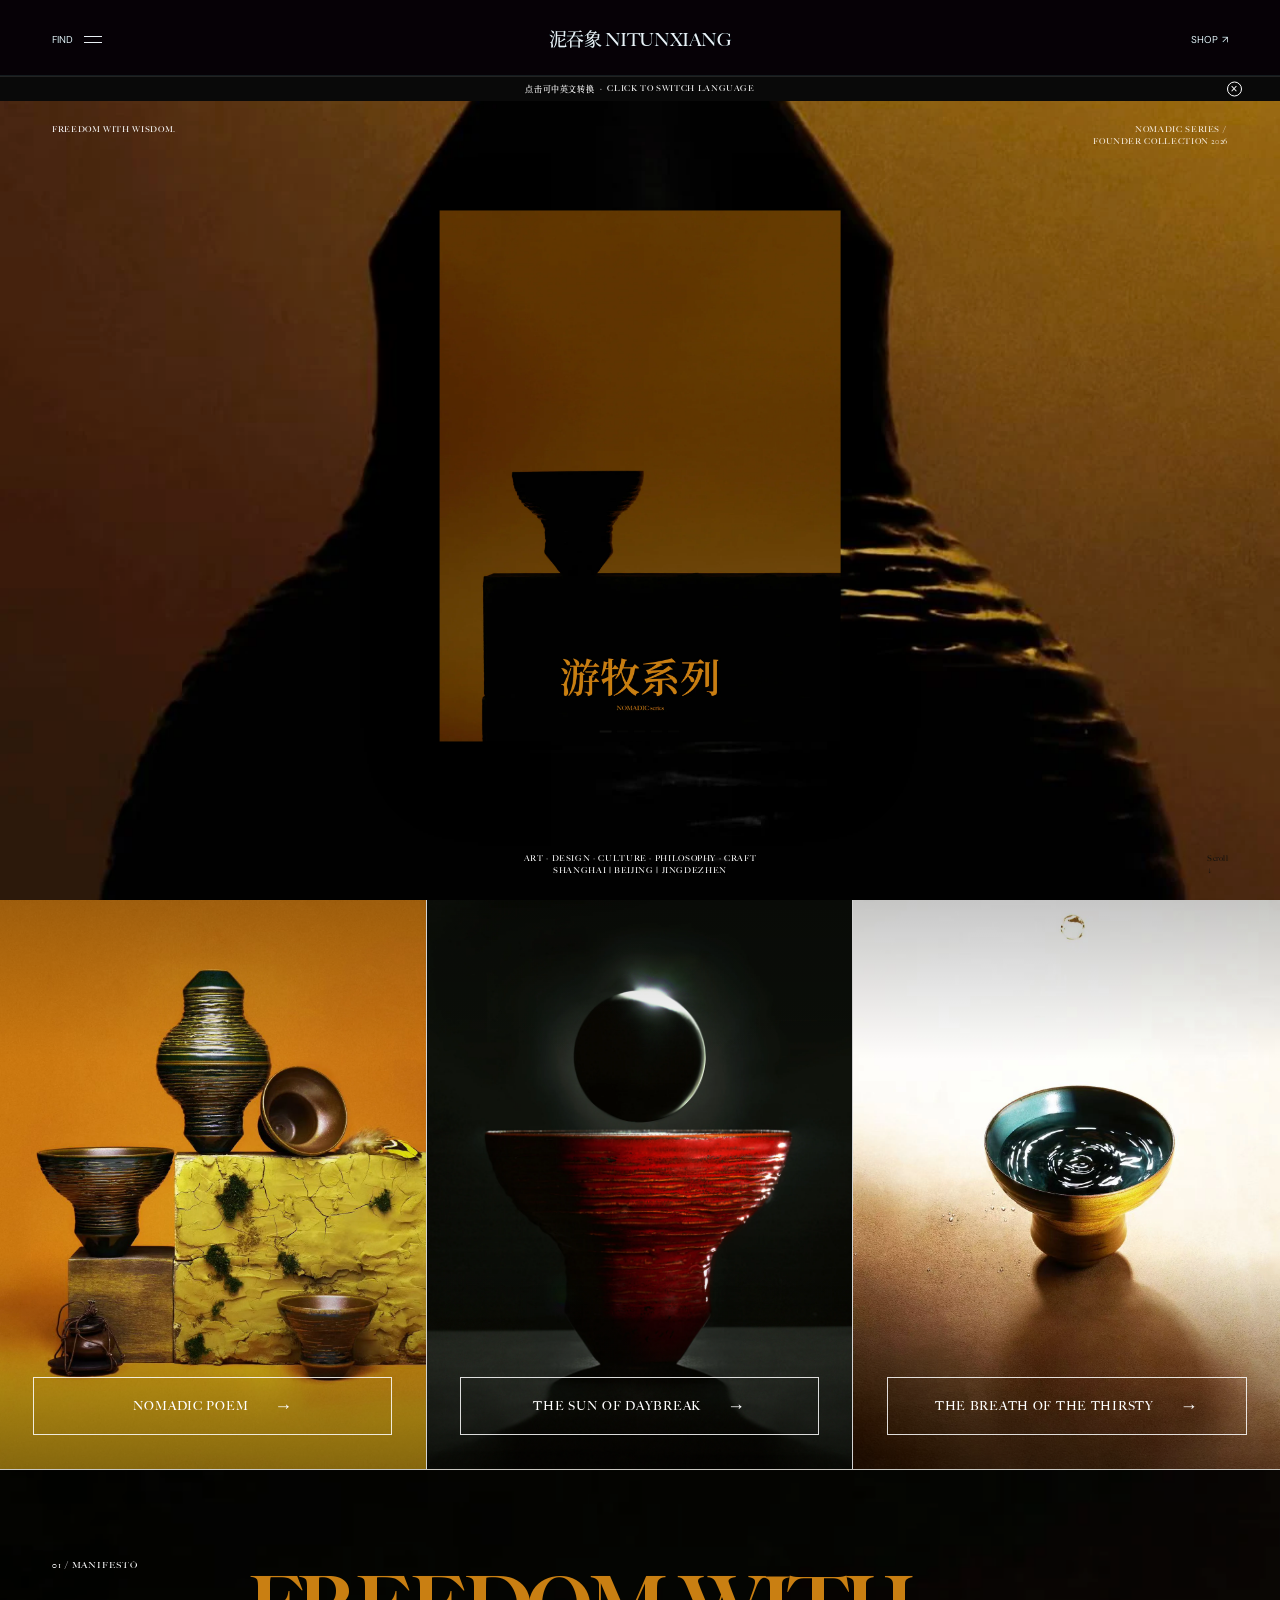
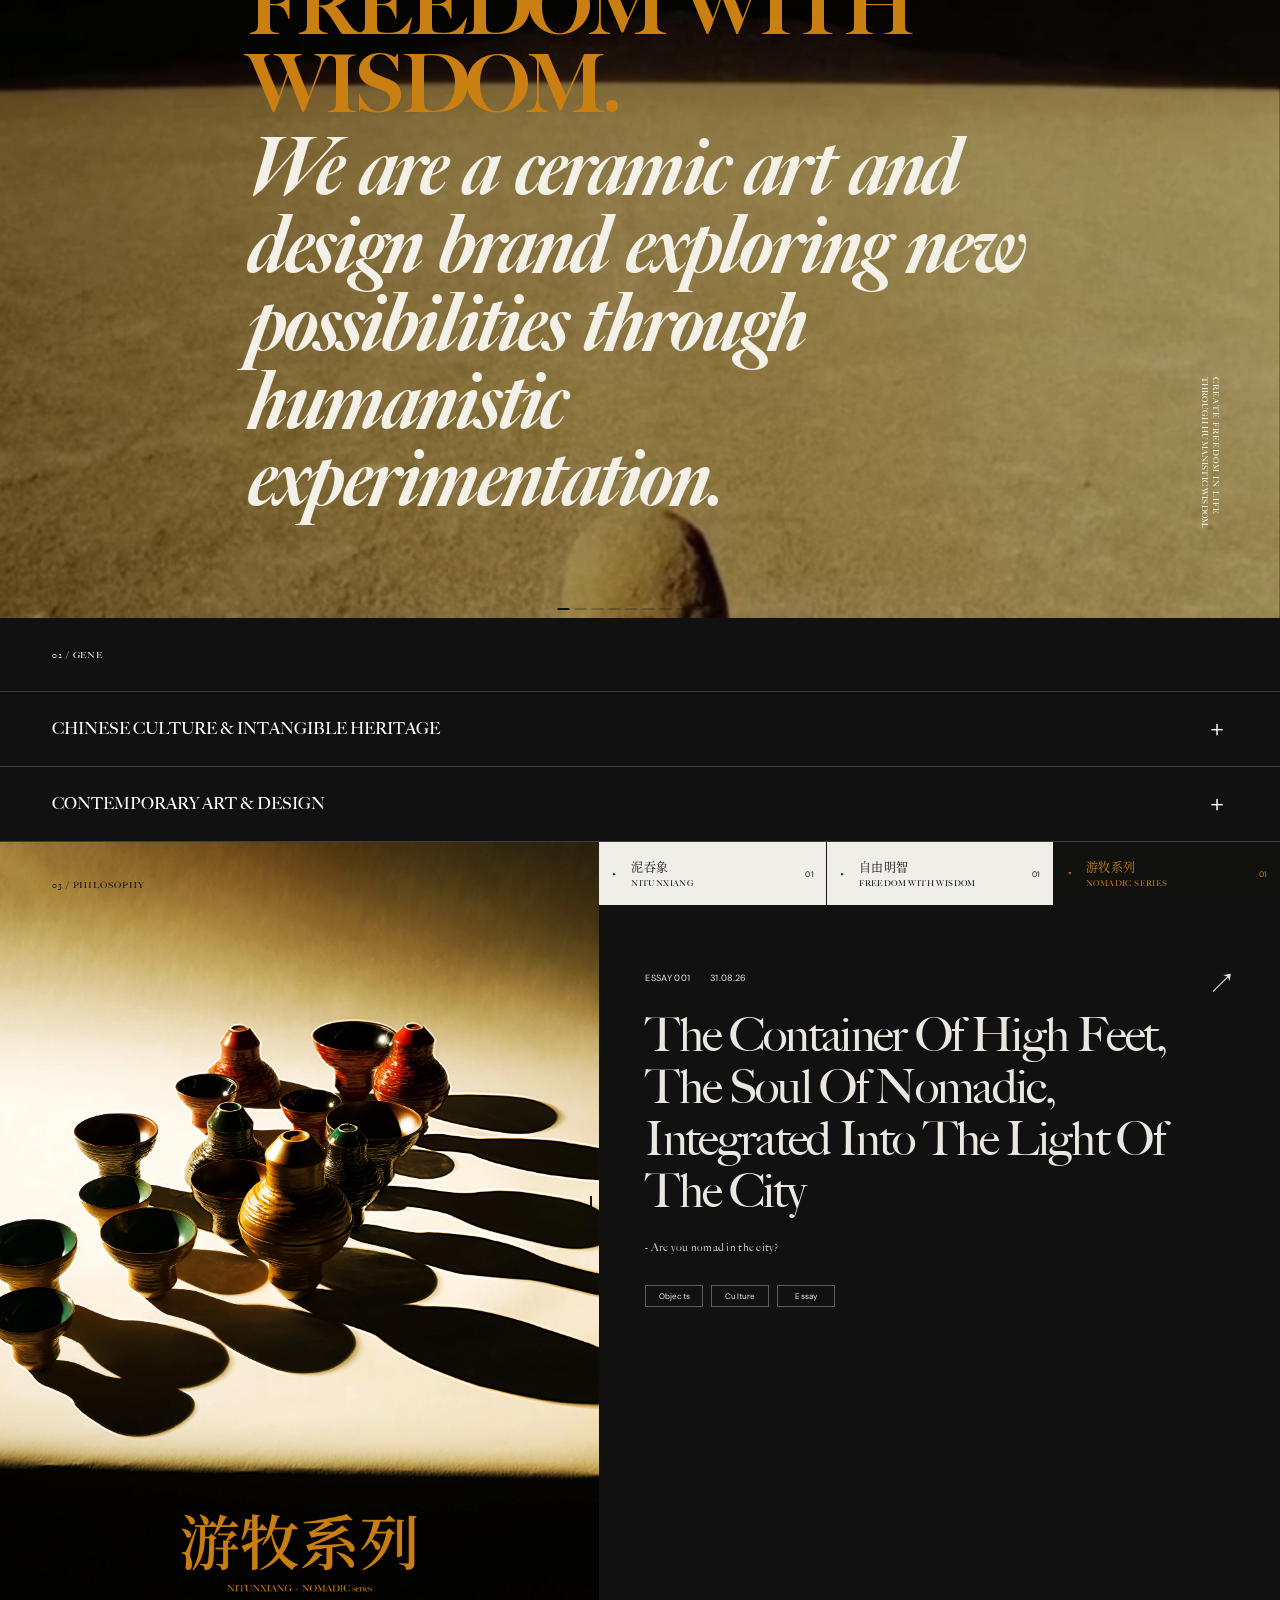
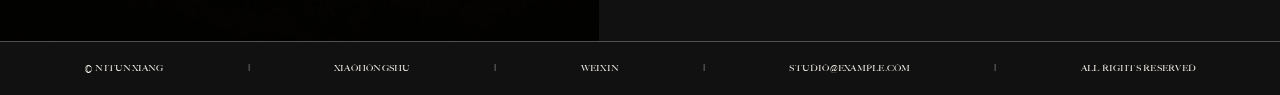
==== commit 3c6414e3: "Speed up first homepage render" ====
--- a/index.html
+++ b/index.html
@@ -3,7 +3,7 @@
 <head>
   <meta charset="UTF-8" />
   <meta name="viewport" content="width=device-width, initial-scale=1.0" />
-  <meta http-equiv="Cache-Control" content="no-store, no-cache, must-revalidate" />
+  <link rel="preload" as="image" href="assets/published-data/e327979d9a9935866da41174.webp" fetchpriority="high" />
   <meta name="description" content="泥吞象 NITUNXIANG — 独立设计品牌官网" />
   <title>泥吞象 NITUNXIANG — Independent Design</title>
   <style>html,body{background:#050505}#ntx-boot-mask{display:none}html.state-loading{overflow:hidden!important;scroll-behavior:auto!important}html.state-loading body{position:fixed!important;inset:0!important;width:100%!important;height:100%!important;overflow:hidden!important;visibility:visible!important}html.state-loading body>:not(#ntx-boot-mask){visibility:hidden!important}html.state-loading #ntx-boot-mask{display:block!important;visibility:visible!important;position:fixed;inset:0;z-index:2147483647;background:#050505}</style>
@@ -308,7 +308,7 @@
   </aside>
   <input class="image-picker" type="file" accept="image/*" data-image-picker />
   <script src="article-data.js?v=6"></script>
-  <script src="script.js?v=121"></script>
+  <script src="script.js?v=122"></script>
   <script src="mobile-nav-feedback.js?v=8"></script>
   <script src="brand-cursor.js?v=3"></script>
 </body>
